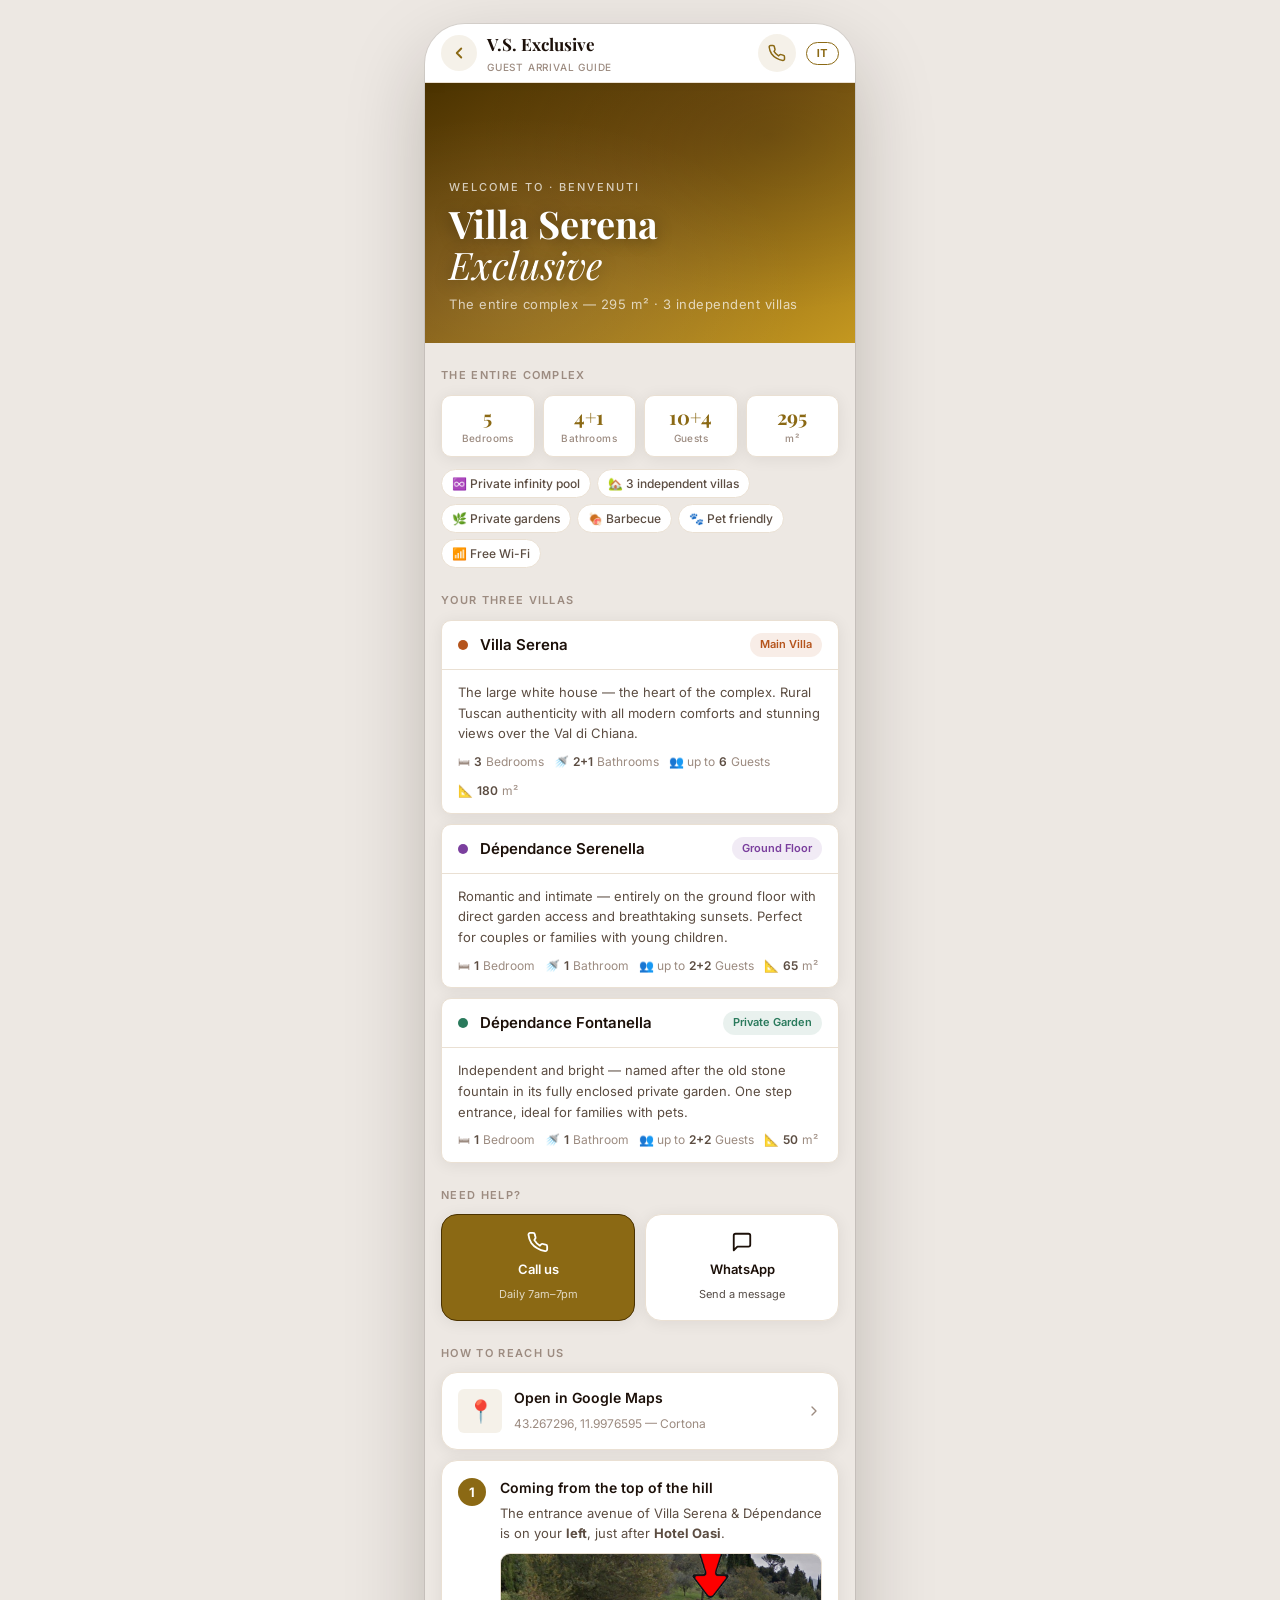
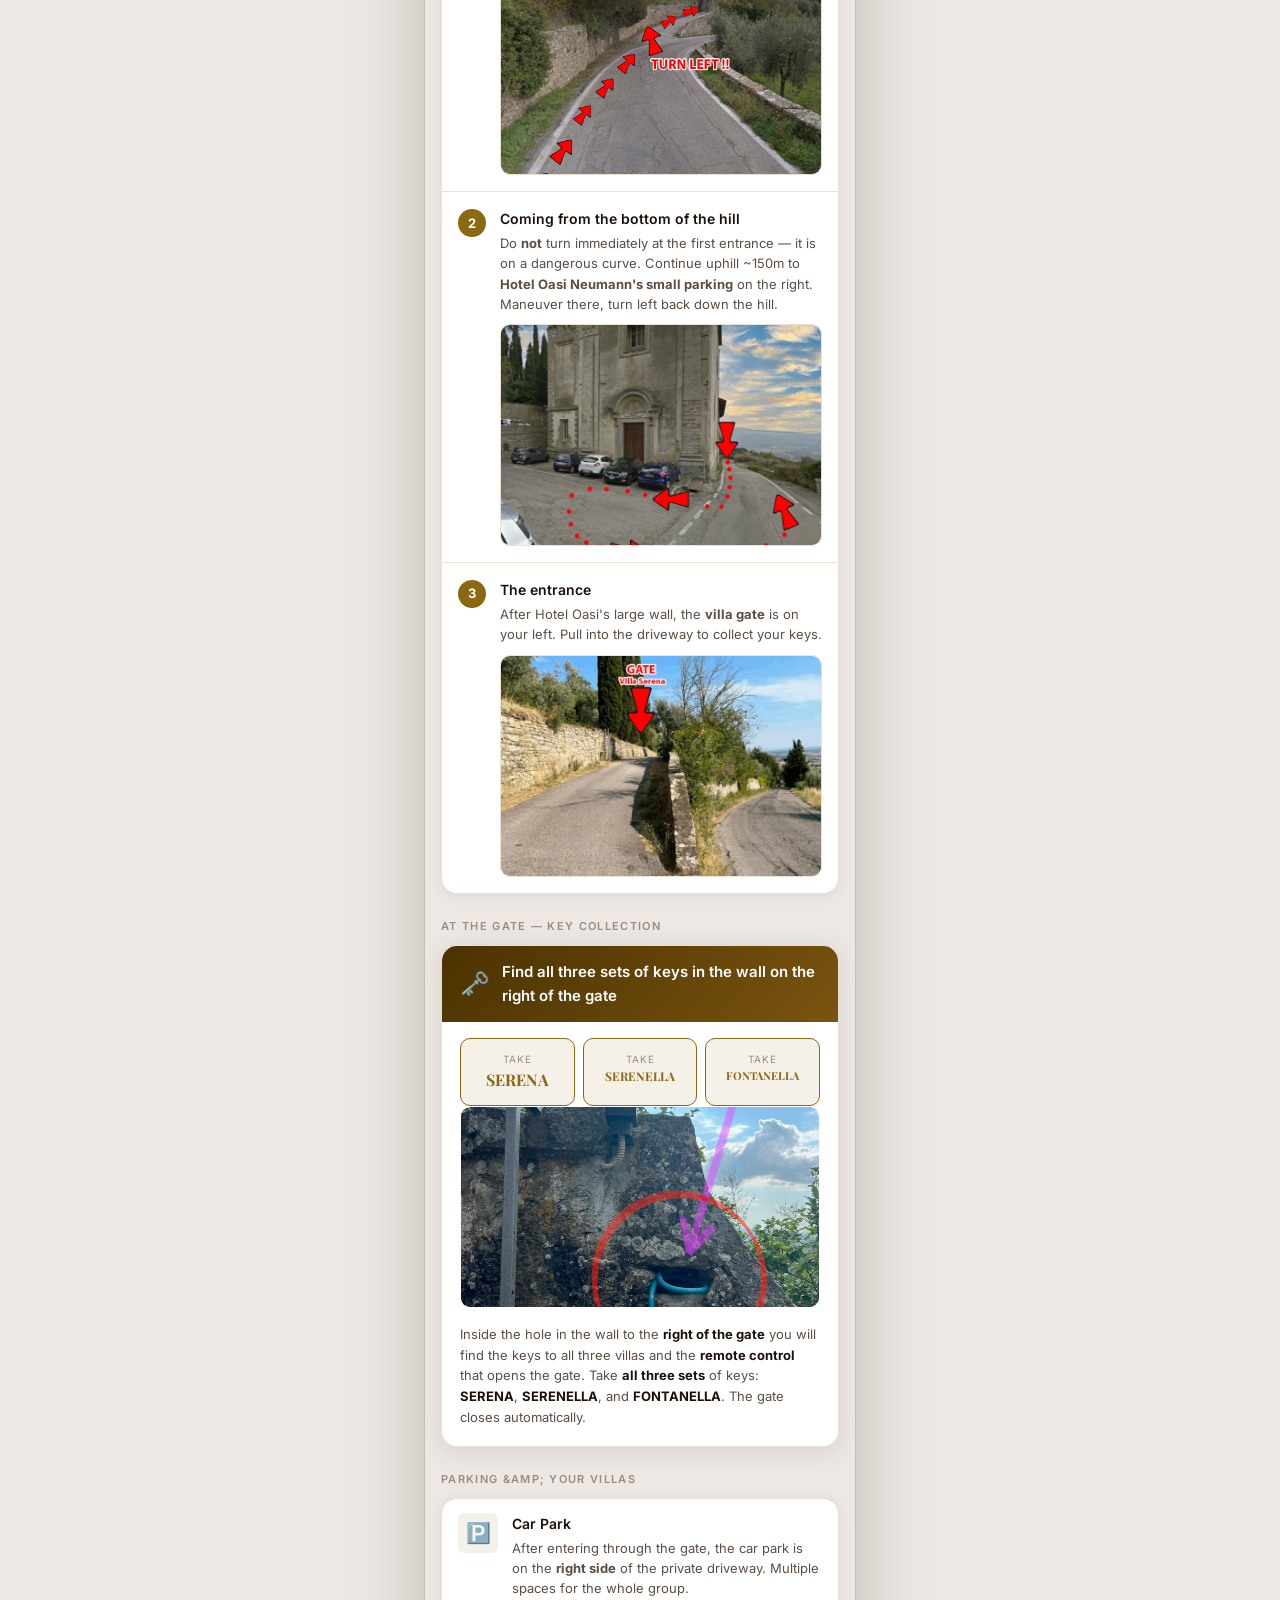
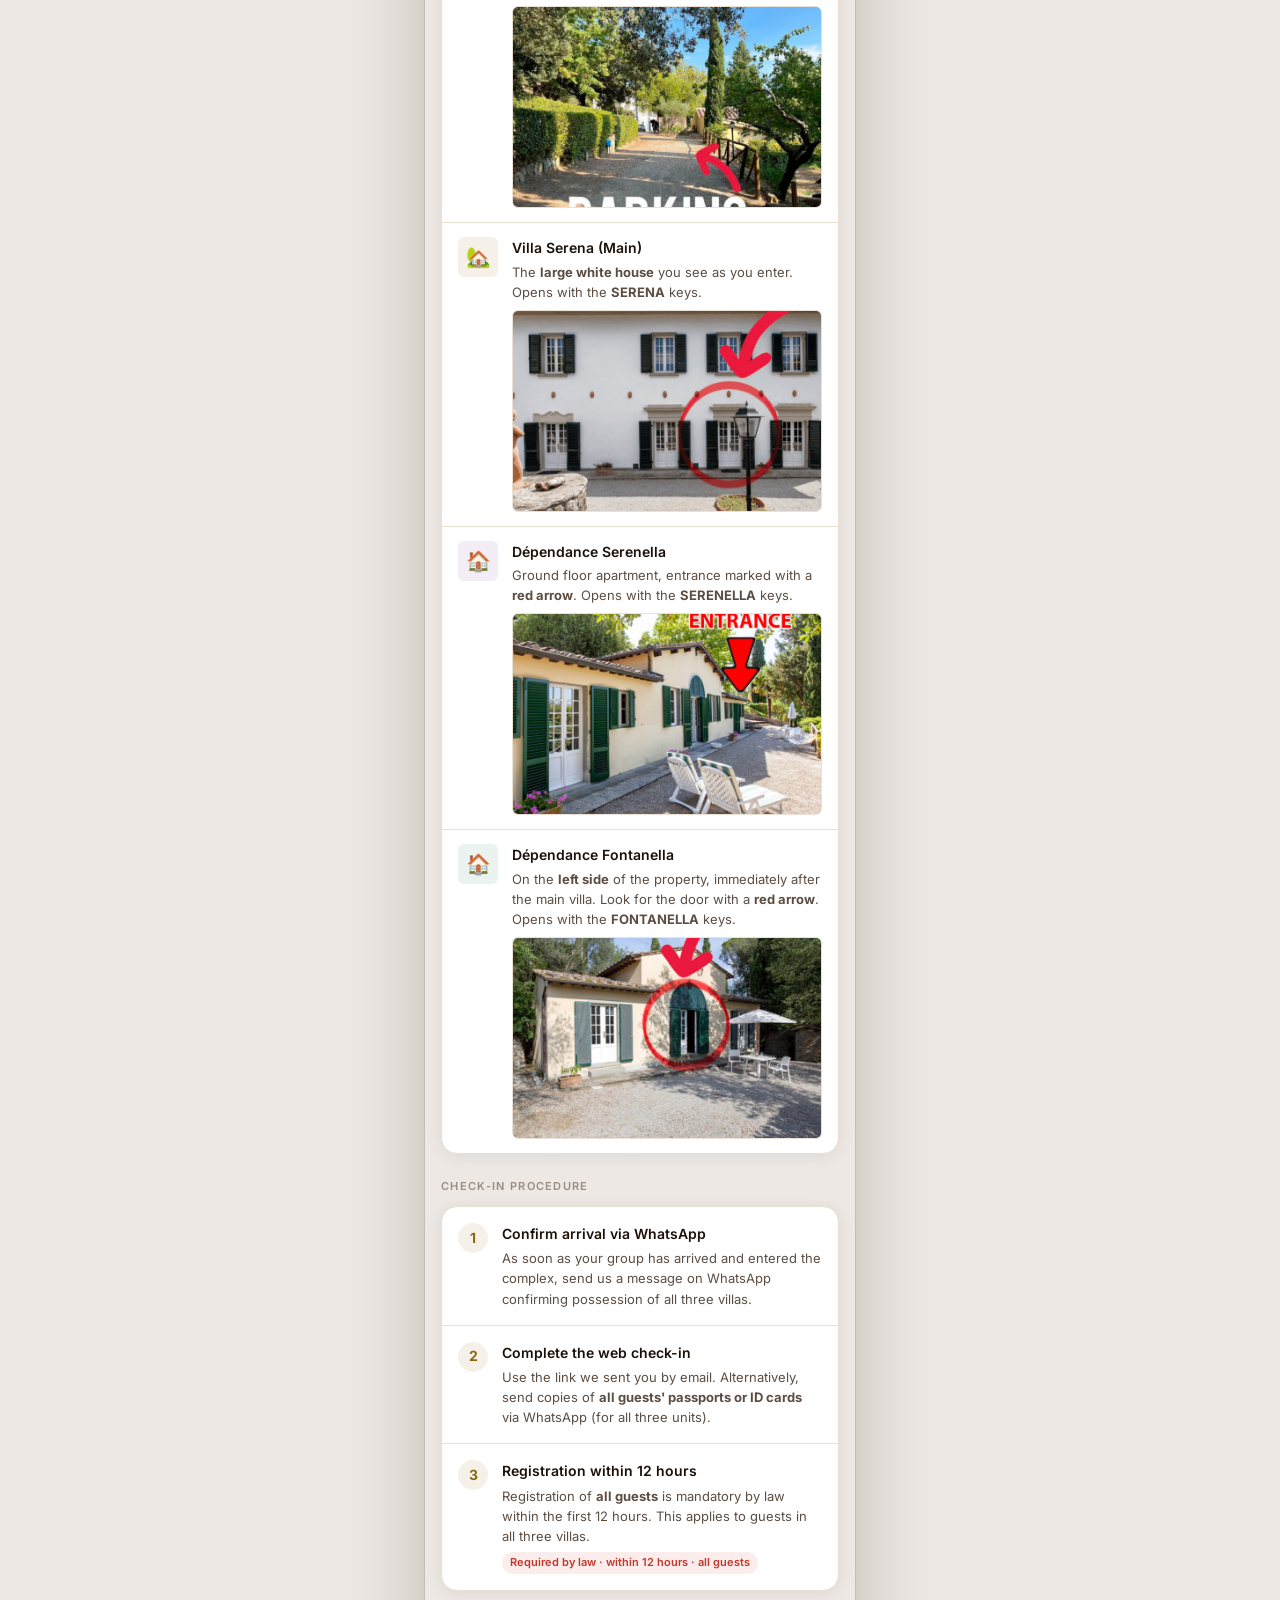
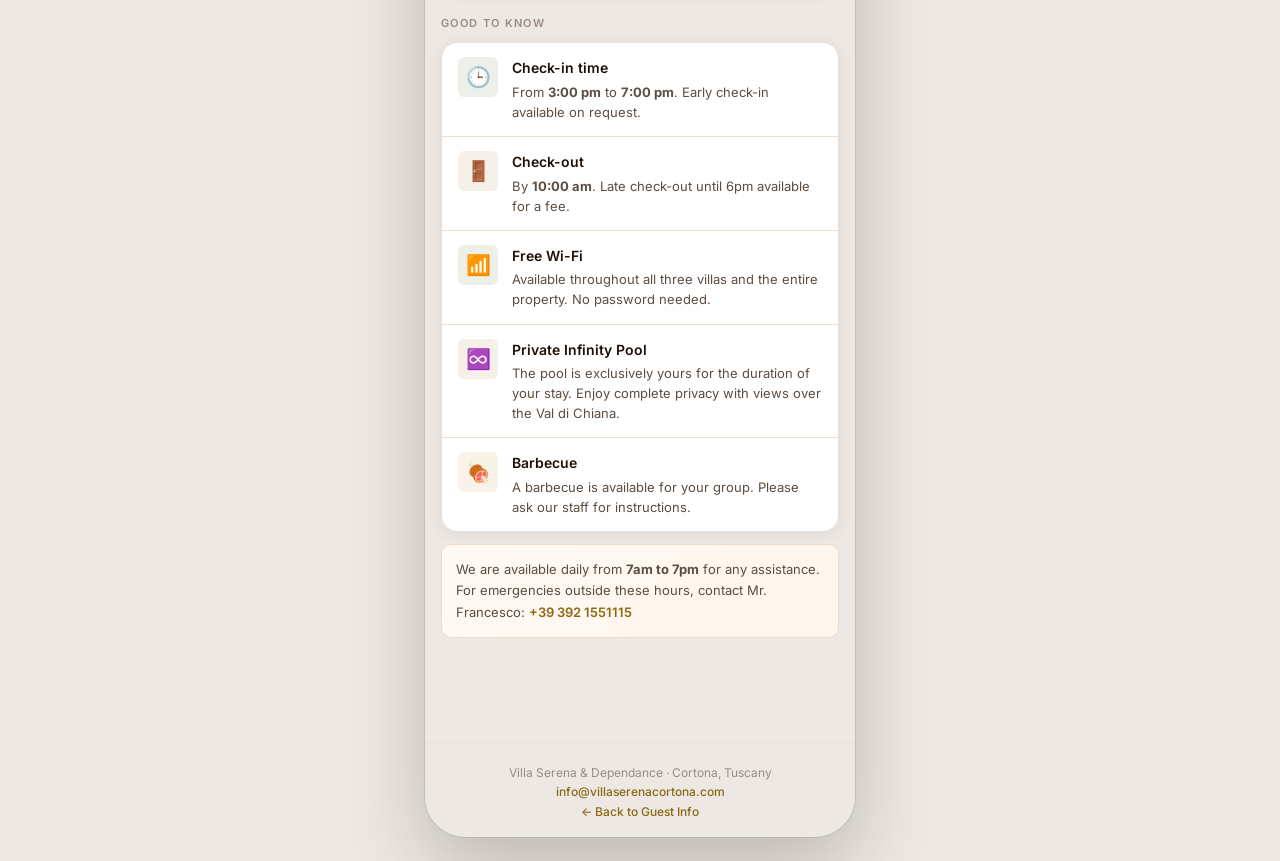
==== exclusive/index.html @ fcad8456 "Dynamic header icon per tab, improved restaurant icon, lang-btn circle style, cache-busting v=202604" ====
<!DOCTYPE html>
<html lang="en">
<head>
  <meta charset="UTF-8">
  <meta name="viewport" content="width=device-width, initial-scale=1.0, maximum-scale=1.0, user-scalable=no">
  <meta name="apple-mobile-web-app-capable" content="yes">
  <meta name="apple-mobile-web-app-status-bar-style" content="default">
  <meta name="theme-color" content="#7A5410">
  <link rel="icon" type="image/png" href="../IMMAGINI/VS-FAVICON.PNG">
  <title>Villa Serena Exclusive — Arrival Guide</title>
  <link rel="stylesheet" href="../property.css?v=20260403">
  <style>
    .unit-badge {
      display: inline-flex; align-items: center; gap: 5px;
      font-size: 11px; font-weight: 600; padding: 3px 10px;
      border-radius: 100px;
    }
    .unit-serena    { background: rgba(181,84,28,0.10);  color: #B5541C; }
    .unit-serenella { background: rgba(123,63,158,0.10); color: #7B3F9E; }
    .unit-fontanella{ background: rgba(42,122,92,0.10);  color: #2A7A5C; }
    .units-row { display: flex; flex-direction: column; gap: 10px; }
    .unit-card { background: var(--surface); border: 1px solid var(--border); border-radius: var(--r-sm); overflow: hidden; box-shadow: var(--shadow); }
    .unit-header { display: flex; align-items: center; gap: 12px; padding: 12px 16px; border-bottom: 1px solid var(--border); }
    .unit-dot { width: 10px; height: 10px; border-radius: 50%; flex-shrink: 0; }
    .unit-dot.serena     { background: #B5541C; }
    .unit-dot.serenella  { background: #7B3F9E; }
    .unit-dot.fontanella { background: #2A7A5C; }
    .unit-header strong { font-size: 15px; font-weight: 600; flex: 1; }
    .unit-body { padding: 12px 16px; font-size: 13px; color: var(--text-2); line-height: 1.6; }
    .unit-body .mini-stats { display: flex; gap: 10px; margin-top: 8px; flex-wrap: wrap; }
    .mini-stat { font-size: 12px; color: var(--text-3); display: flex; align-items: center; gap: 4px; }
    .mini-stat b { color: var(--text-2); font-weight: 600; }
  </style>
</head>
<body class="prop-exclusive">
<div id="app">

  <header id="header">
    <div class="header-inner">
      <a href="../" class="back-btn" aria-label="Back to guest info">
        <svg viewBox="0 0 24 24" fill="none" stroke="currentColor" stroke-width="2.5" stroke-linecap="round" stroke-linejoin="round"><polyline points="15 18 9 12 15 6"/></svg>
      </a>
      <div class="header-title">
        V.S. Exclusive
        <small data-i18n="guide_small">Guest Arrival Guide</small>
      </div>
      <a href="tel:+390575612531" class="header-call" aria-label="Call reception">
        <svg viewBox="0 0 24 24" fill="none" stroke="currentColor" stroke-width="2" stroke-linecap="round"><path d="M22 16.92v3a2 2 0 0 1-2.18 2 19.79 19.79 0 0 1-8.63-3.07A19.5 19.5 0 0 1 4.69 13a19.79 19.79 0 0 1-3.07-8.67A2 2 0 0 1 3.54 2h3a2 2 0 0 1 2 1.72c.127.96.361 1.903.7 2.81a2 2 0 0 1-.45 2.11L8.09 9.91a16 16 0 0 0 6 6l1.27-1.27a2 2 0 0 1 2.11-.45c.907.339 1.85.573 2.81.7A2 2 0 0 1 22 16.92z"/></svg>
      </a>
      <button class="lang-btn" id="lang-toggle" onclick="toggleLang()">IT</button>
    </div>
  </header>

  <div class="hero">
    <div class="hero-bg"></div>
    <div class="hero-content">
      <p class="hero-eyebrow" data-i18n="hero_eyebrow">Welcome to · Benvenuti</p>
      <h1 class="hero-title">Villa Serena<br><em>Exclusive</em></h1>
      <p class="hero-subtitle">The entire complex — 295 m² · 3 independent villas</p>
    </div>
  </div>

  <div class="page-content">

    <p class="section-label" data-i18n="excl_s_complex">The Entire Complex</p>
    <div class="stats-row">
      <div class="stat-card"><div class="num">5</div><div class="lbl" data-i18n="stat_bedrooms">Bedrooms</div></div>
      <div class="stat-card"><div class="num">4+1</div><div class="lbl" data-i18n="stat_bathrooms">Bathrooms</div></div>
      <div class="stat-card"><div class="num">10+4</div><div class="lbl" data-i18n="stat_guests">Guests</div></div>
      <div class="stat-card"><div class="num">295</div><div class="lbl">m²</div></div>
    </div>

    <div class="prop-tag-strip">
      <span class="prop-tag" data-i18n="tag_inf_pool">♾️ Private infinity pool</span>
      <span class="prop-tag" data-i18n="tag_3villas">🏡 3 independent villas</span>
      <span class="prop-tag" data-i18n="tag_priv_gardens">🌿 Private gardens</span>
      <span class="prop-tag" data-i18n="tag_bbq">🍖 Barbecue</span>
      <span class="prop-tag" data-i18n="tag_pet_friendly">🐾 Pet friendly</span>
      <span class="prop-tag" data-i18n="tag_wifi">📶 Free Wi-Fi</span>
    </div>

    <p class="section-label" data-i18n="excl_s_three">Your Three Villas</p>
    <div class="units-row">

      <div class="unit-card">
        <div class="unit-header">
          <div class="unit-dot serena"></div>
          <strong>Villa Serena</strong>
          <span class="unit-badge unit-serena" data-i18n="excl_badge_main">Main Villa</span>
        </div>
        <div class="unit-body">
          <span data-i18n="excl_u_serena">The large white house — the heart of the complex. Rural Tuscan authenticity with all modern comforts and stunning views over the Val di Chiana.</span>
          <div class="mini-stats">
            <span class="mini-stat">🛏 <b>3</b> <span data-i18n="stat_bedrooms">bedrooms</span></span>
            <span class="mini-stat">🚿 <b>2+1</b> <span data-i18n="stat_bathrooms">bathrooms</span></span>
            <span class="mini-stat">👥 up to <b>6</b> <span data-i18n="stat_guests">guests</span></span>
            <span class="mini-stat">📐 <b>180</b> m²</span>
          </div>
        </div>
      </div>

      <div class="unit-card">
        <div class="unit-header">
          <div class="unit-dot serenella"></div>
          <strong>Dépendance Serenella</strong>
          <span class="unit-badge unit-serenella" data-i18n="excl_badge_ground">Ground Floor</span>
        </div>
        <div class="unit-body">
          <span data-i18n="excl_u_sella">Romantic and intimate — entirely on the ground floor with direct garden access and breathtaking sunsets. Perfect for couples or families with young children.</span>
          <div class="mini-stats">
            <span class="mini-stat">🛏 <b>1</b> <span data-i18n="stat_bedroom">bedroom</span></span>
            <span class="mini-stat">🚿 <b>1</b> <span data-i18n="stat_bathroom">bathroom</span></span>
            <span class="mini-stat">👥 up to <b>2+2</b> <span data-i18n="stat_guests">guests</span></span>
            <span class="mini-stat">📐 <b>65</b> m²</span>
          </div>
        </div>
      </div>

      <div class="unit-card">
        <div class="unit-header">
          <div class="unit-dot fontanella"></div>
          <strong>Dépendance Fontanella</strong>
          <span class="unit-badge unit-fontanella" data-i18n="excl_badge_garden">Private Garden</span>
        </div>
        <div class="unit-body">
          <span data-i18n="excl_u_fona">Independent and bright — named after the old stone fountain in its fully enclosed private garden. One step entrance, ideal for families with pets.</span>
          <div class="mini-stats">
            <span class="mini-stat">🛏 <b>1</b> <span data-i18n="stat_bedroom">bedroom</span></span>
            <span class="mini-stat">🚿 <b>1</b> <span data-i18n="stat_bathroom">bathroom</span></span>
            <span class="mini-stat">👥 up to <b>2+2</b> <span data-i18n="stat_guests">guests</span></span>
            <span class="mini-stat">📐 <b>50</b> m²</span>
          </div>
        </div>
      </div>

    </div>

    <p class="section-label" data-i18n="s_need_help">Need Help?</p>
    <div class="cta-row">
      <a href="tel:+390575612531" class="cta-btn primary">
        <svg viewBox="0 0 24 24" fill="none" stroke="currentColor" stroke-width="2" stroke-linecap="round"><path d="M22 16.92v3a2 2 0 0 1-2.18 2 19.79 19.79 0 0 1-8.63-3.07A19.5 19.5 0 0 1 4.69 13a19.79 19.79 0 0 1-3.07-8.67A2 2 0 0 1 3.54 2h3a2 2 0 0 1 2 1.72c.127.96.361 1.903.7 2.81a2 2 0 0 1-.45 2.11L8.09 9.91a16 16 0 0 0 6 6l1.27-1.27a2 2 0 0 1 2.11-.45c.907.339 1.85.573 2.81.7A2 2 0 0 1 22 16.92z"/></svg>
        <span data-i18n="call_us">Call us</span>
        <small data-i18n="call_us_small">Daily 7am–7pm</small>
      </a>
      <a href="https://wa.me/390575612531" target="_blank" class="cta-btn">
        <svg viewBox="0 0 24 24" fill="none" stroke="currentColor" stroke-width="2" stroke-linecap="round" stroke-linejoin="round"><path d="M21 15a2 2 0 0 1-2 2H7l-4 4V5a2 2 0 0 1 2-2h14a2 2 0 0 1 2 2z"/></svg>
        <span data-i18n="whatsapp">WhatsApp</span>
        <small data-i18n="whatsapp_small">Send a message</small>
      </a>
    </div>

    <p class="section-label" data-i18n="s_how_to_reach">How to Reach Us</p>

    <a href="https://maps.google.com/?q=43.267296,11.9976595" target="_blank" rel="noopener" class="map-btn">
      <div class="map-icon">📍</div>
      <div class="map-text">
        <strong data-i18n="map_strong">Open in Google Maps</strong>
        <span>43.267296, 11.9976595 — Cortona</span>
      </div>
      <svg class="arrow" viewBox="0 0 24 24" fill="none" stroke="currentColor" stroke-width="2" stroke-linecap="round" stroke-linejoin="round"><polyline points="9 18 15 12 9 6"/></svg>
    </a>

    <div class="steps" style="margin-top:10px;">
      <div class="step">
        <div class="step-num">1</div>
        <div class="step-body">
          <strong data-i18n="step1_title">Coming from the top of the hill</strong>
          <p data-i18n-html="step1_p">The entrance avenue of Villa Serena &amp; Dépendance is on your <b>left</b>, just after <b>Hotel Oasi</b>.</p>
          <div class="step-img"><img src="../IMMAGINI/step1-gira-sinistra.jpg" alt="Turn left to find the gate" loading="lazy"></div>
        </div>
      </div>
      <div class="step">
        <div class="step-num">2</div>
        <div class="step-body">
          <strong data-i18n="step2_title">Coming from the bottom of the hill</strong>
          <p data-i18n-html="step2_p">Do <b>not</b> turn immediately at the first entrance — it is on a dangerous curve. Continue uphill ~150m to <b>Hotel Oasi Neumann's small parking</b> on the right. Maneuver there, turn left back down the hill.</p>
          <div class="step-img"><img src="../IMMAGINI/step2-oasi-parking.png" alt="Hotel Oasi parking to maneuver" loading="lazy"></div>
        </div>
      </div>
      <div class="step">
        <div class="step-num">3</div>
        <div class="step-body">
          <strong data-i18n="step3_title">The entrance</strong>
          <p data-i18n-html="step3_p">After Hotel Oasi's large wall, the <b>villa gate</b> is on your left. Pull into the driveway to collect your keys.</p>
          <div class="step-img"><img src="../IMMAGINI/step3-cancello.png" alt="Villa Serena entrance gate" loading="lazy"></div>
        </div>
      </div>
    </div>

    <p class="section-label" data-i18n="s_key_collection">At the Gate — Key Collection</p>
    <div class="key-box">
      <div class="key-box-header">
        <span class="icon">🗝️</span>
        <strong data-i18n="key_find_excl">Find all three sets of keys in the wall on the right of the gate</strong>
      </div>
      <div class="key-tag-row" style="margin: 16px 18px 0;">
        <div class="key-tag">
          <div class="k-label" data-i18n="key_take">Take</div>
          <div class="k-value" style="font-size:16px;">SERENA</div>
        </div>
        <div class="key-tag">
          <div class="k-label" data-i18n="key_take">Take</div>
          <div class="k-value" style="font-size:12px;">SERENELLA</div>
        </div>
        <div class="key-tag">
          <div class="k-label" data-i18n="key_take">Take</div>
          <div class="k-value" style="font-size:11px;">FONTANELLA</div>
        </div>
      </div>
      <div class="key-img"><img src="../IMMAGINI/step4-chiavi.jpg" alt="Where to find the keys" loading="lazy"></div>
      <div class="key-box-note" style="margin-top:14px;" data-i18n-html="key_note_excl">Inside the hole in the wall to the <b>right of the gate</b> you will find the keys to all three villas and the <b>remote control</b> that opens the gate. Take <b>all three sets</b> of keys: <b>SERENA</b>, <b>SERENELLA</b>, and <b>FONTANELLA</b>. The gate closes automatically.</div>
    </div>

    <p class="section-label" data-i18n="excl_s_parking">Parking &amp; Your Villas</p>
    <div class="info-card">
      <div class="info-item">
        <div class="info-icon">🅿️</div>
        <div class="info-text">
          <strong data-i18n="car_park">Car Park</strong>
          <p data-i18n-html="car_park_p_excl">After entering through the gate, the car park is on the <b>right side</b> of the private driveway. Multiple spaces for the whole group.</p>
          <div class="info-img"><img src="../IMMAGINI/PACHEGGIO.jpg" alt="Car park" loading="lazy"></div>
        </div>
      </div>
      <div class="info-item">
        <div class="info-icon prop">🏡</div>
        <div class="info-text">
          <strong data-i18n="excl_serena_title">Villa Serena (Main)</strong>
          <p data-i18n-html="excl_serena_p">The <b>large white house</b> you see as you enter. Opens with the <b>SERENA</b> keys.</p>
          <div class="info-img"><img src="../IMMAGINI/SERENA-ENTRATA.png" alt="Villa Serena entrance" loading="lazy"></div>
        </div>
      </div>
      <div class="info-item">
        <div class="info-icon prop" style="background:rgba(123,63,158,0.09);">🏠</div>
        <div class="info-text">
          <strong data-i18n="excl_sella_title">Dépendance Serenella</strong>
          <p data-i18n-html="excl_sella_p">Ground floor apartment, entrance marked with a <b>red arrow</b>. Opens with the <b>SERENELLA</b> keys.</p>
          <div class="info-img"><img src="../IMMAGINI/SERENELLA-ENTRATA.jpg" alt="Dépendance Serenella entrance" loading="lazy"></div>
        </div>
      </div>
      <div class="info-item">
        <div class="info-icon prop" style="background:rgba(42,122,92,0.09);">🏠</div>
        <div class="info-text">
          <strong data-i18n="excl_fona_title">Dépendance Fontanella</strong>
          <p data-i18n-html="excl_fona_p">On the <b>left side</b> of the property, immediately after the main villa. Look for the door with a <b>red arrow</b>. Opens with the <b>FONTANELLA</b> keys.</p>
          <div class="info-img"><img src="../IMMAGINI/FONTANELLA-ENTRATA.jpg" alt="Dépendance Fontanella entrance" loading="lazy"></div>
        </div>
      </div>
    </div>

    <p class="section-label" data-i18n="s_checkin_proc">Check-in Procedure</p>
    <div class="checkin-steps">
      <div class="checkin-step">
        <div class="checkin-num">1</div>
        <div class="checkin-body">
          <strong data-i18n="ci1_title">Confirm arrival via WhatsApp</strong>
          <p data-i18n="ci1_p_excl">As soon as your group has arrived and entered the complex, send us a message on WhatsApp confirming possession of all three villas.</p>
        </div>
      </div>
      <div class="checkin-step">
        <div class="checkin-num">2</div>
        <div class="checkin-body">
          <strong data-i18n="ci2_title">Complete the web check-in</strong>
          <p data-i18n-html="ci2_p_excl">Use the link we sent you by email. Alternatively, send copies of <b>all guests' passports or ID cards</b> via WhatsApp (for all three units).</p>
        </div>
      </div>
      <div class="checkin-step">
        <div class="checkin-num">3</div>
        <div class="checkin-body">
          <strong data-i18n="ci3_title">Registration within 12 hours</strong>
          <p data-i18n-html="ci3_p_excl">Registration of <b>all guests</b> is mandatory by law within the first 12 hours. This applies to guests in all three villas.</p>
          <span class="badge badge-red" style="margin-top:6px;" data-i18n="ci3_badge_excl">Required by law · within 12 hours · all guests</span>
        </div>
      </div>
    </div>

    <p class="section-label" data-i18n="s_good_to_know">Good to Know</p>
    <div class="info-card">
      <div class="info-item">
        <div class="info-icon green">🕒</div>
        <div class="info-text">
          <strong data-i18n="gk_ci_title">Check-in time</strong>
          <p data-i18n-html="gk_ci_p">From <b>3:00 pm</b> to <b>7:00 pm</b>. Early check-in available on request.</p>
        </div>
      </div>
      <div class="info-item">
        <div class="info-icon">🚪</div>
        <div class="info-text">
          <strong data-i18n="gk_co_title">Check-out</strong>
          <p data-i18n-html="gk_co_p">By <b>10:00 am</b>. Late check-out until 6pm available for a fee.</p>
        </div>
      </div>
      <div class="info-item">
        <div class="info-icon green">📶</div>
        <div class="info-text">
          <strong data-i18n="gk_wifi_title">Free Wi-Fi</strong>
          <p data-i18n-html="gk_wifi_p_excl">Available throughout all three villas and the entire property. No password needed.</p>
        </div>
      </div>
      <div class="info-item">
        <div class="info-icon prop">♾️</div>
        <div class="info-text">
          <strong data-i18n="gk_pool_excl_title">Private Infinity Pool</strong>
          <p data-i18n="gk_pool_excl_p">The pool is exclusively yours for the duration of your stay. Enjoy complete privacy with views over the Val di Chiana.</p>
        </div>
      </div>
      <div class="info-item">
        <div class="info-icon gold">🍖</div>
        <div class="info-text">
          <strong data-i18n="gk_bbq_title">Barbecue</strong>
          <p data-i18n="gk_bbq_p">A barbecue is available for your group. Please ask our staff for instructions.</p>
        </div>
      </div>
    </div>

    <div class="highlight-box" data-i18n-html="highlight_emerg">
      We are available daily from <b>7am to 7pm</b> for any assistance. For emergencies outside these hours, contact Mr. Francesco: <a href="tel:+393921551115" style="color:var(--prop-accent);font-weight:600;">+39 392 1551115</a>
    </div>

  </div>

  <footer class="page-footer">
    Villa Serena &amp; Dependance · Cortona, Tuscany<br>
    <a href="mailto:info@villaserenacortona.com">info@villaserenacortona.com</a><br>
    <a href="../" data-i18n="footer_back">← Back to Guest Info</a>
  </footer>

</div>
<script src="../i18n.js?v=20260403"></script>
</body>
</html>
---- property.css ----
/* ============================================================
   Villa Serena Cortona — property.css
   Shared styles for individual property landing pages
   (serena / serenella / fontanella / exclusive)
   ============================================================ */

@import url('https://fonts.googleapis.com/css2?family=Playfair+Display:ital,wght@0,500;0,700;1,400&family=Inter:wght@300;400;500;600&display=swap');

/* ── Variables ───────────────────────────────────────────── */
:root {
  --bg:          #FDFAF6;
  --surface:     #FFFFFF;
  --surface-2:   #F5F0E8;
  --border:      #EAE0D3;

  /* Override per-property via body class */
  --prop-a:      #6B2F0C;
  --prop-b:      #A8521A;
  --prop-c:      #C9793A;
  --prop-accent: #B5541C;
  --prop-lt:     rgba(181,84,28,0.08);

  --text:        #1C1009;
  --text-2:      #5C4D42;
  --text-3:      #9C8B80;

  --green:       #4A6F2E;
  --green-lt:    rgba(74,111,46,0.10);
  --red:         #C0392B;
  --red-lt:      rgba(192,57,43,0.09);
  --gold:        #C9973A;
  --gold-lt:     rgba(201,151,58,0.12);

  --safe-top:    env(safe-area-inset-top, 0px);
  --safe-bottom: env(safe-area-inset-bottom, 0px);
  --r:           16px;
  --r-sm:        10px;
  --r-xs:        6px;
  --shadow:      0 2px 16px rgba(28,16,9,0.07);
  --shadow-md:   0 4px 28px rgba(28,16,9,0.11);
}

/* ── Per-property color themes ───────────────────────────── */
body.prop-serena {
  --prop-a:      #6B2F0C;
  --prop-b:      #A8521A;
  --prop-c:      #C9793A;
  --prop-accent: #B5541C;
  --prop-lt:     rgba(181,84,28,0.09);
}
body.prop-serenella {
  --prop-a:      #4A2060;
  --prop-b:      #7B3F9E;
  --prop-c:      #A868C4;
  --prop-accent: #7B3F9E;
  --prop-lt:     rgba(123,63,158,0.09);
}
body.prop-fontanella {
  --prop-a:      #1A4D3A;
  --prop-b:      #2A7A5C;
  --prop-c:      #3DA07A;
  --prop-accent: #2A7A5C;
  --prop-lt:     rgba(42,122,92,0.09);
}
body.prop-exclusive {
  --prop-a:      #4A3200;
  --prop-b:      #7A5410;
  --prop-c:      #C49820;
  --prop-accent: #8B6914;
  --prop-lt:     rgba(139,105,20,0.09);
}

/* ── Reset ───────────────────────────────────────────────── */
*, *::before, *::after {
  box-sizing: border-box;
  margin: 0; padding: 0;
  -webkit-tap-highlight-color: transparent;
}
html { font-size: 16px; -webkit-text-size-adjust: 100%; }
body {
  font-family: 'Inter', -apple-system, sans-serif;
  background: var(--bg);
  color: var(--text);
  line-height: 1.6;
  -webkit-font-smoothing: antialiased;
  overscroll-behavior-y: none;
}
a { color: inherit; text-decoration: none; }
img { max-width: 100%; display: block; }

/* ── App Shell ───────────────────────────────────────────── */
#app {
  max-width: 430px;
  margin: 0 auto;
  min-height: 100dvh;
  display: flex;
  flex-direction: column;
}

/* ── Header ──────────────────────────────────────────────── */
#header {
  position: sticky;
  top: 0;
  z-index: 100;
  background: var(--surface);
  border-bottom: 1px solid var(--border);
  padding-top: var(--safe-top);
  box-shadow: 0 1px 12px rgba(28,16,9,0.06);
}
.header-inner {
  height: 58px;
  display: flex;
  align-items: center;
  padding: 0 16px;
  gap: 10px;
}
.back-btn {
  display: flex;
  align-items: center;
  justify-content: center;
  width: 36px;
  height: 36px;
  border-radius: 50%;
  color: var(--prop-accent);
  background: var(--prop-lt);
  flex-shrink: 0;
  transition: background 0.2s;
}
.back-btn:active { background: var(--prop-accent); color: #fff; }
.back-btn svg { width: 18px; height: 18px; }

.header-title {
  flex: 1;
  font-family: 'Playfair Display', Georgia, serif;
  font-size: 17px;
  font-weight: 700;
  color: var(--text);
}
.header-title small {
  display: block;
  font-family: 'Inter', sans-serif;
  font-size: 10px;
  font-weight: 500;
  color: var(--text-3);
  letter-spacing: 0.08em;
  text-transform: uppercase;
}

.header-call {
  display: flex;
  align-items: center;
  justify-content: center;
  width: 38px;
  height: 38px;
  border-radius: 50%;
  background: var(--prop-lt);
  color: var(--prop-accent);
  flex-shrink: 0;
  transition: all 0.2s;
}
.header-call:active { background: var(--prop-accent); color: #fff; }
.header-call svg { width: 18px; height: 18px; }

/* Language toggle */
.lang-btn {
  font-size: 11px;
  font-weight: 700;
  letter-spacing: 0.07em;
  padding: 5px 10px;
  border-radius: 100px;
  border: 1.5px solid var(--prop-accent);
  color: var(--prop-accent);
  background: transparent;
  flex-shrink: 0;
  transition: background 0.18s, color 0.18s;
  line-height: 1;
  cursor: pointer;
}
.lang-btn:active { background: var(--prop-accent); color: #fff; }

/* ── Hero ────────────────────────────────────────────────── */
.hero {
  position: relative;
  height: 260px;
  overflow: hidden;
  flex-shrink: 0;
}
.hero-bg {
  position: absolute;
  inset: 0;
  background: linear-gradient(150deg, var(--prop-a) 0%, var(--prop-b) 40%, var(--prop-c) 100%);
}
.hero-bg::after {
  content: '';
  position: absolute;
  inset: 0;
  background:
    radial-gradient(ellipse at 20% 80%, rgba(255,255,255,0.08) 0%, transparent 60%),
    radial-gradient(ellipse at 80% 20%, rgba(0,0,0,0.18) 0%, transparent 60%);
}
.hero-content {
  position: relative;
  z-index: 1;
  display: flex;
  flex-direction: column;
  justify-content: flex-end;
  height: 100%;
  padding: 0 24px 28px;
}
.hero-eyebrow {
  font-size: 11px;
  font-weight: 500;
  letter-spacing: 0.18em;
  text-transform: uppercase;
  color: rgba(255,255,255,0.72);
  margin-bottom: 6px;
}
.hero-title {
  font-family: 'Playfair Display', Georgia, serif;
  font-size: 38px;
  font-weight: 700;
  line-height: 1.1;
  color: #fff;
  text-shadow: 0 2px 16px rgba(0,0,0,0.35);
}
.hero-title em { font-weight: 400; font-style: italic; }
.hero-subtitle {
  margin-top: 8px;
  font-size: 13px;
  color: rgba(255,255,255,0.7);
  letter-spacing: 0.04em;
}

/* ── Page Content ────────────────────────────────────────── */
.page-content {
  flex: 1;
  padding: 0 16px;
  padding-bottom: calc(var(--safe-bottom) + 80px);
}

/* ── Section Label ───────────────────────────────────────── */
.section-label {
  font-size: 11px;
  font-weight: 600;
  letter-spacing: 0.12em;
  text-transform: uppercase;
  color: var(--text-3);
  margin: 24px 0 10px;
}

/* ── Property Stats ──────────────────────────────────────── */
.stats-row {
  display: grid;
  grid-template-columns: repeat(4, 1fr);
  gap: 8px;
  margin-top: 4px;
}
.stat-card {
  background: var(--surface);
  border: 1px solid var(--border);
  border-radius: var(--r-sm);
  padding: 10px 8px;
  text-align: center;
  box-shadow: var(--shadow);
}
.stat-card .num {
  font-family: 'Playfair Display', serif;
  font-size: 20px;
  font-weight: 700;
  color: var(--prop-accent);
  line-height: 1.1;
}
.stat-card .lbl {
  font-size: 10px;
  color: var(--text-3);
  font-weight: 500;
  letter-spacing: 0.04em;
  margin-top: 2px;
}

/* ── Steps (directions) ──────────────────────────────────── */
.steps {
  display: flex;
  flex-direction: column;
  gap: 0;
  background: var(--surface);
  border: 1px solid var(--border);
  border-radius: var(--r);
  overflow: hidden;
  box-shadow: var(--shadow);
}
.step {
  display: flex;
  gap: 14px;
  padding: 16px 16px;
  border-bottom: 1px solid var(--border);
  position: relative;
}
.step:last-child { border-bottom: none; }

.step-num {
  width: 28px;
  height: 28px;
  border-radius: 50%;
  background: var(--prop-accent);
  color: #fff;
  display: flex;
  align-items: center;
  justify-content: center;
  font-size: 13px;
  font-weight: 700;
  flex-shrink: 0;
  margin-top: 1px;
}
.step-body { flex: 1; }
.step-body strong {
  display: block;
  font-size: 14px;
  font-weight: 600;
  color: var(--text);
  margin-bottom: 3px;
}
.step-body p {
  font-size: 13px;
  color: var(--text-2);
  line-height: 1.55;
}

/* ── Key Box ──────────────────────────────────────────────── */
.key-box {
  background: var(--surface);
  border: 1.5px solid var(--border);
  border-radius: var(--r);
  overflow: hidden;
  box-shadow: var(--shadow-md);
}
.key-box-header {
  background: linear-gradient(135deg, var(--prop-a), var(--prop-b));
  padding: 14px 18px;
  display: flex;
  align-items: center;
  gap: 12px;
}
.key-box-header .icon { font-size: 24px; }
.key-box-header strong {
  font-size: 15px;
  font-weight: 600;
  color: #fff;
}
.key-name-badge {
  margin: 18px;
  text-align: center;
  background: var(--prop-lt);
  border: 2px solid var(--prop-accent);
  border-radius: var(--r-sm);
  padding: 14px;
}
.key-name-badge .key-label {
  font-size: 11px;
  letter-spacing: 0.12em;
  text-transform: uppercase;
  color: var(--text-3);
  margin-bottom: 6px;
}
.key-name-badge .key-value {
  font-family: 'Playfair Display', serif;
  font-size: 32px;
  font-weight: 700;
  color: var(--prop-accent);
  letter-spacing: 0.05em;
}
.key-box-note {
  padding: 0 18px 18px;
  font-size: 13px;
  color: var(--text-2);
  line-height: 1.6;
}
.key-box-note b { color: var(--text); }

/* ── Info Card (generic) ─────────────────────────────────── */
.info-card {
  background: var(--surface);
  border: 1px solid var(--border);
  border-radius: var(--r);
  overflow: hidden;
  box-shadow: var(--shadow);
}
.info-item {
  display: flex;
  align-items: flex-start;
  gap: 14px;
  padding: 14px 16px;
  border-bottom: 1px solid var(--border);
}
.info-item:last-child { border-bottom: none; }
.info-icon {
  font-size: 20px;
  width: 40px; height: 40px;
  border-radius: var(--r-xs);
  display: flex; align-items: center; justify-content: center;
  flex-shrink: 0;
  background: var(--surface-2);
}
.info-icon.prop { background: var(--prop-lt); }
.info-icon.green { background: var(--green-lt); }
.info-icon.red { background: var(--red-lt); }
.info-icon.gold { background: var(--gold-lt); }
.info-text { flex: 1; }
.info-text strong { display: block; font-size: 14px; font-weight: 600; color: var(--text); margin-bottom: 2px; }
.info-text p, .info-text span { font-size: 13px; color: var(--text-2); line-height: 1.55; }
.badge {
  display: inline-block; padding: 2px 8px;
  border-radius: 20px; font-size: 11px; font-weight: 600; margin-top: 4px;
}
.badge-green { background: var(--green-lt); color: var(--green); }
.badge-red   { background: var(--red-lt); color: var(--red); }
.badge-gold  { background: var(--gold-lt); color: #7A5B1A; }
.badge-prop  { background: var(--prop-lt); color: var(--prop-accent); }

/* ── Check-in Steps ─────────────────────────────────────── */
.checkin-steps {
  background: var(--surface);
  border: 1px solid var(--border);
  border-radius: var(--r);
  overflow: hidden;
  box-shadow: var(--shadow);
}
.checkin-step {
  display: flex;
  gap: 14px;
  padding: 16px;
  border-bottom: 1px solid var(--border);
  align-items: flex-start;
}
.checkin-step:last-child { border-bottom: none; }
.checkin-num {
  width: 30px; height: 30px;
  border-radius: 50%;
  background: var(--prop-lt);
  color: var(--prop-accent);
  font-size: 14px; font-weight: 700;
  display: flex; align-items: center; justify-content: center;
  flex-shrink: 0;
}
.checkin-body strong { display: block; font-size: 14px; font-weight: 600; margin-bottom: 3px; }
.checkin-body p { font-size: 13px; color: var(--text-2); line-height: 1.55; }

/* ── CTA Buttons ─────────────────────────────────────────── */
.cta-row {
  display: grid;
  grid-template-columns: 1fr 1fr;
  gap: 10px;
  margin-top: 8px;
}
.cta-btn {
  display: flex;
  flex-direction: column;
  align-items: center;
  justify-content: center;
  gap: 6px;
  padding: 16px 12px;
  border-radius: var(--r);
  border: 1.5px solid var(--border);
  text-align: center;
  font-size: 13px;
  font-weight: 600;
  color: var(--text);
  background: var(--surface);
  box-shadow: var(--shadow);
  transition: all 0.2s;
  cursor: pointer;
}
.cta-btn:active { transform: scale(0.97); box-shadow: none; }
.cta-btn.primary {
  background: var(--prop-accent);
  border-color: var(--prop-a);
  color: #fff;
}
.cta-btn svg { width: 22px; height: 22px; }
.cta-btn small { font-size: 11px; opacity: 0.75; font-weight: 400; }

/* ── Map Button ──────────────────────────────────────────── */
.map-btn {
  display: flex;
  align-items: center;
  gap: 12px;
  padding: 14px 16px;
  background: var(--surface);
  border: 1px solid var(--border);
  border-radius: var(--r);
  box-shadow: var(--shadow);
  cursor: pointer;
  text-decoration: none;
  color: var(--text);
  transition: all 0.2s;
  margin-top: 10px;
}
.map-btn:active { background: var(--surface-2); }
.map-icon {
  width: 44px; height: 44px;
  border-radius: var(--r-xs);
  background: var(--prop-lt);
  display: flex; align-items: center; justify-content: center;
  font-size: 22px;
  flex-shrink: 0;
}
.map-text { flex: 1; }
.map-text strong { display: block; font-size: 14px; font-weight: 600; }
.map-text span { font-size: 12px; color: var(--text-3); }
.map-btn svg.arrow { width: 16px; height: 16px; color: var(--text-3); }

/* ── Highlight Box ───────────────────────────────────────── */
.highlight-box {
  background: linear-gradient(135deg, #FFF9F4, #FFF5EC);
  border: 1.5px solid #F0DBC8;
  border-radius: var(--r-sm);
  padding: 14px;
  margin-top: 12px;
  font-size: 13px;
  color: var(--text-2);
  line-height: 1.65;
}

/* ── Property tag strip ──────────────────────────────────── */
.prop-tag-strip {
  display: flex;
  gap: 6px;
  flex-wrap: wrap;
  margin-top: 12px;
}
.prop-tag {
  display: inline-flex;
  align-items: center;
  gap: 5px;
  font-size: 12px;
  font-weight: 500;
  color: var(--text-2);
  background: var(--surface);
  border: 1px solid var(--border);
  border-radius: 100px;
  padding: 4px 10px;
}

/* ── Exclusive: sub-property cards ──────────────────────── */
.sub-property-card {
  background: var(--surface);
  border: 1px solid var(--border);
  border-radius: var(--r);
  overflow: hidden;
  box-shadow: var(--shadow);
}
.sub-property-header {
  padding: 14px 16px;
  border-bottom: 1px solid var(--border);
  display: flex;
  align-items: center;
  gap: 12px;
}
.sub-prop-icon {
  width: 36px; height: 36px;
  border-radius: var(--r-xs);
  display: flex; align-items: center; justify-content: center;
  font-size: 18px;
  flex-shrink: 0;
}
.sub-property-header strong {
  font-size: 15px;
  font-weight: 600;
  flex: 1;
}
.sub-property-header .mini-badge {
  font-size: 11px;
  font-weight: 600;
  padding: 3px 8px;
  border-radius: 100px;
}
.sub-property-body {
  padding: 12px 16px;
  font-size: 13px;
  color: var(--text-2);
  line-height: 1.6;
}
.key-tag-row {
  display: flex;
  gap: 8px;
  margin-top: 16px;
}
.key-tag {
  flex: 1;
  background: var(--prop-lt);
  border: 1.5px solid var(--prop-accent);
  border-radius: var(--r-sm);
  padding: 12px;
  text-align: center;
}
.key-tag .k-label { font-size: 10px; color: var(--text-3); letter-spacing: 0.1em; text-transform: uppercase; }
.key-tag .k-value { font-family: 'Playfair Display', serif; font-size: 18px; font-weight: 700; color: var(--prop-accent); }

/* ── Step Images ─────────────────────────────────────────── */
.step-img {
  margin-top: 10px;
  width: 100%;
  border-radius: var(--r-sm);
  overflow: hidden;
  border: 1px solid var(--border);
}
.step-img img {
  width: 100%;
  height: auto;
  display: block;
  max-height: 220px;
  object-fit: cover;
  object-position: center;
}

.info-img {
  margin-top: 8px;
  width: 100%;
  border-radius: var(--r-xs);
  overflow: hidden;
  border: 1px solid var(--border);
}
.info-img img {
  width: 100%;
  height: auto;
  display: block;
  max-height: 200px;
  object-fit: cover;
  object-position: center;
}

.key-img {
  margin: 0 18px 16px;
  border-radius: var(--r-sm);
  overflow: hidden;
  border: 1px solid rgba(255,255,255,0.2);
}
.key-img img {
  width: 100%;
  height: auto;
  display: block;
  max-height: 200px;
  object-fit: cover;
}

/* ── Footer ──────────────────────────────────────────────── */
.page-footer {
  padding: 20px 16px calc(var(--safe-bottom) + 16px);
  text-align: center;
  font-size: 12px;
  color: var(--text-3);
  border-top: 1px solid var(--border);
  margin-top: 24px;
}
.page-footer a { color: var(--prop-accent); font-weight: 500; }

/* ── Desktop guard ────────────────────────────────────────── */
@media (min-width: 431px) {
  body { background: #EDE8E3; display: flex; align-items: flex-start; justify-content: center; min-height: 100dvh; padding: 24px 0; }
  #app { border-radius: 40px; box-shadow: 0 32px 80px rgba(28,16,9,0.22), 0 0 0 1px rgba(0,0,0,0.08); overflow: hidden; }
}
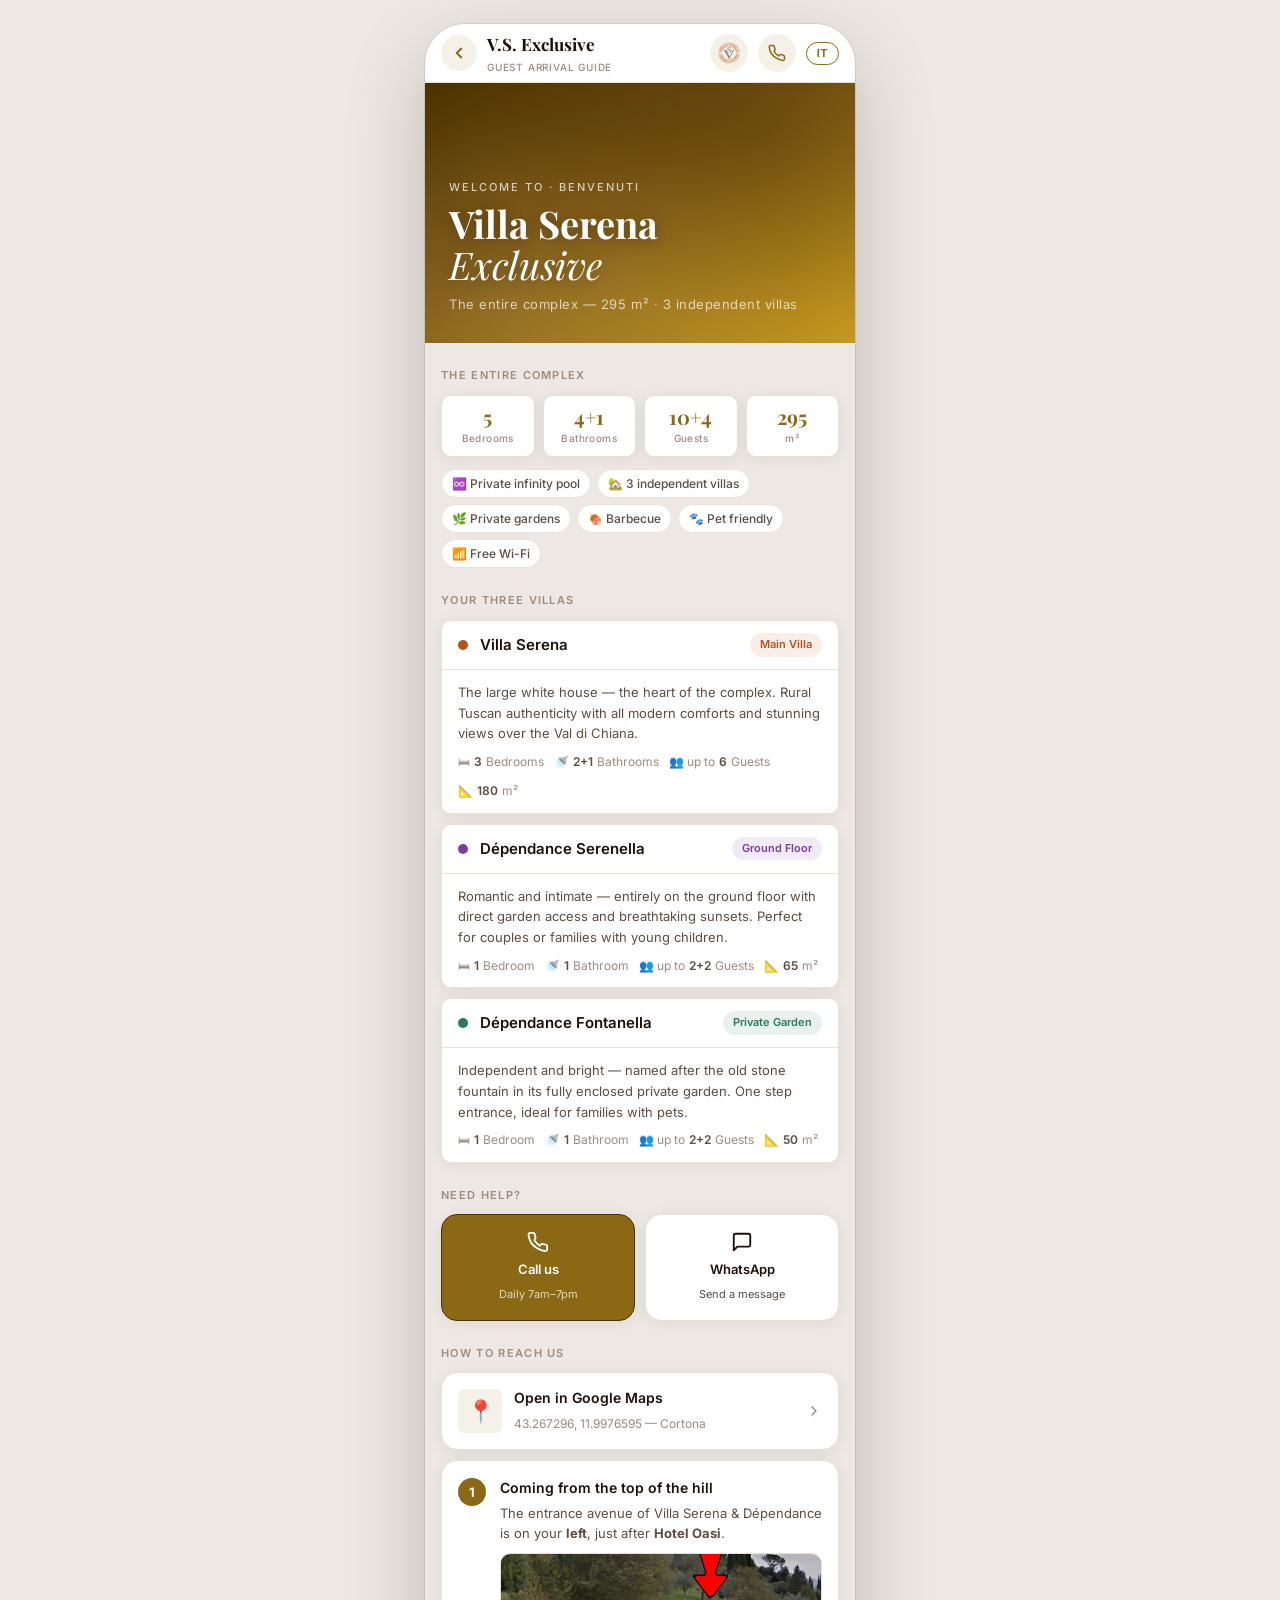
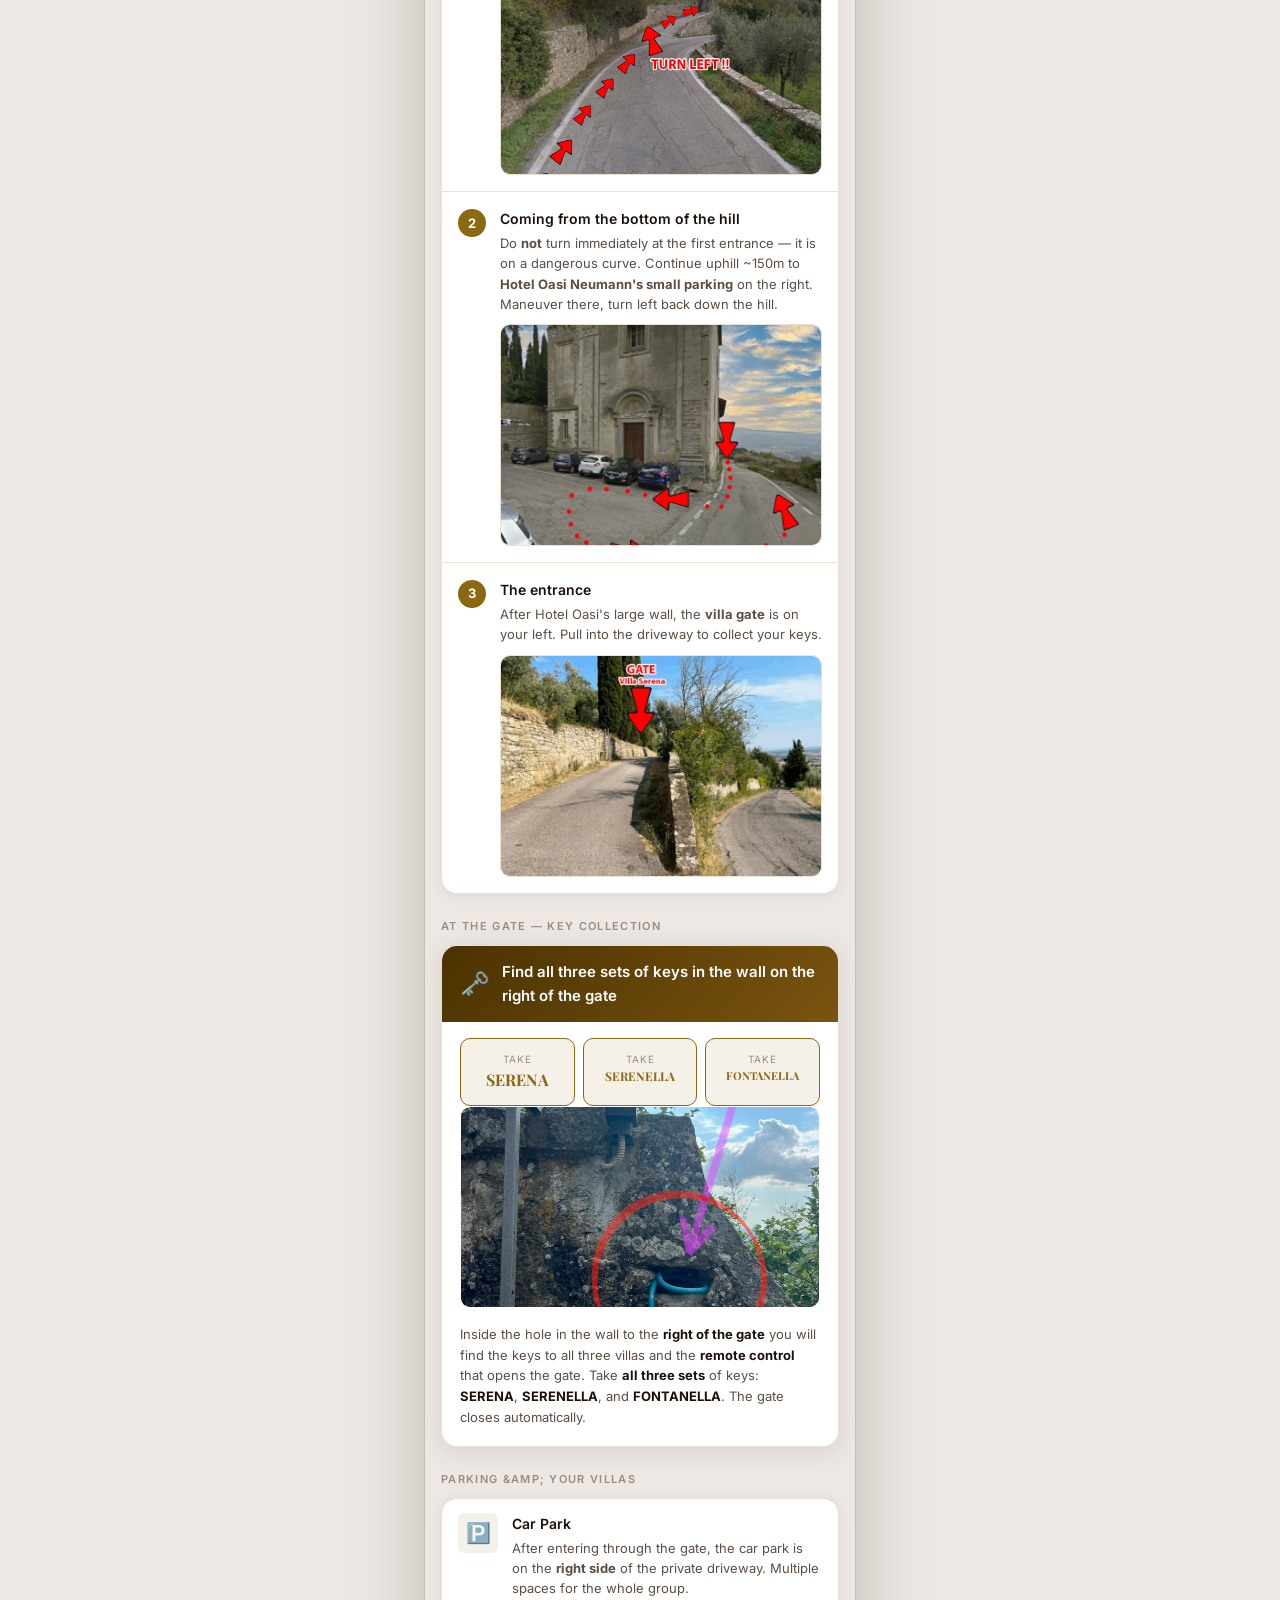
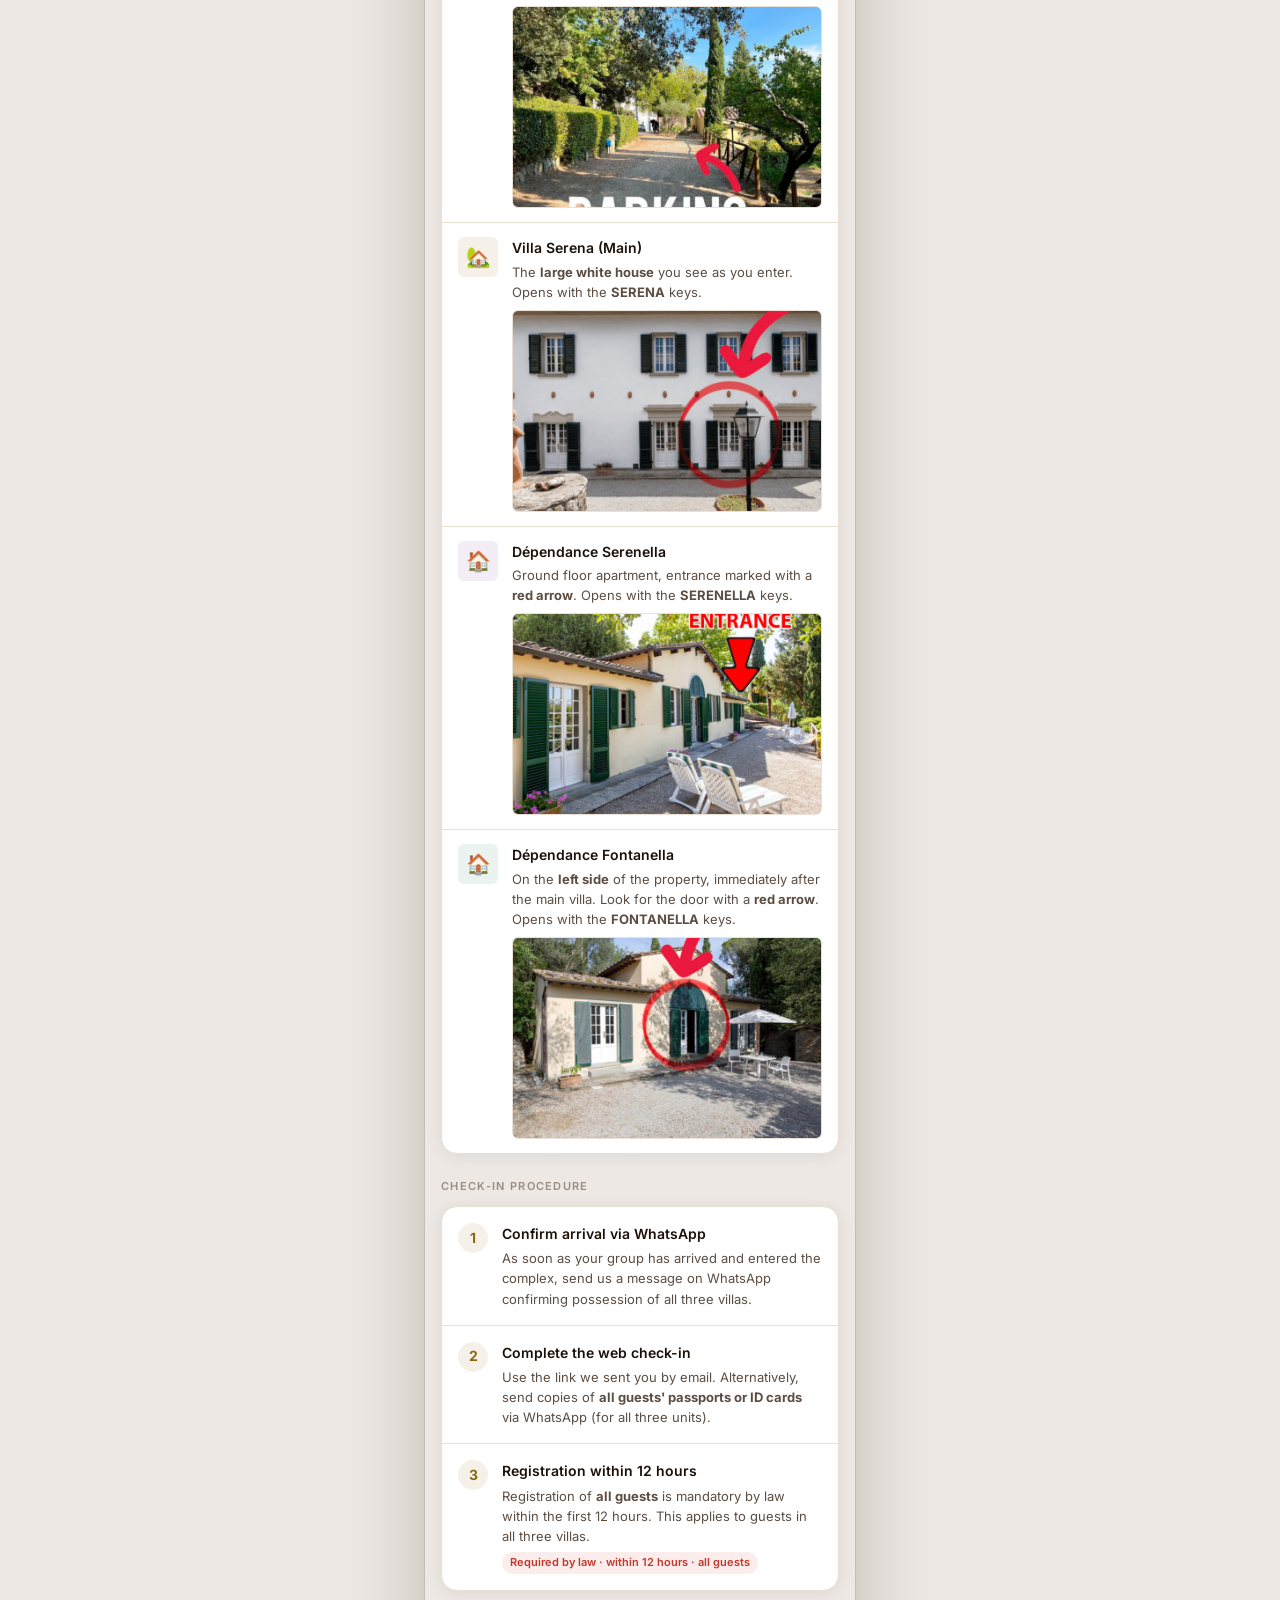
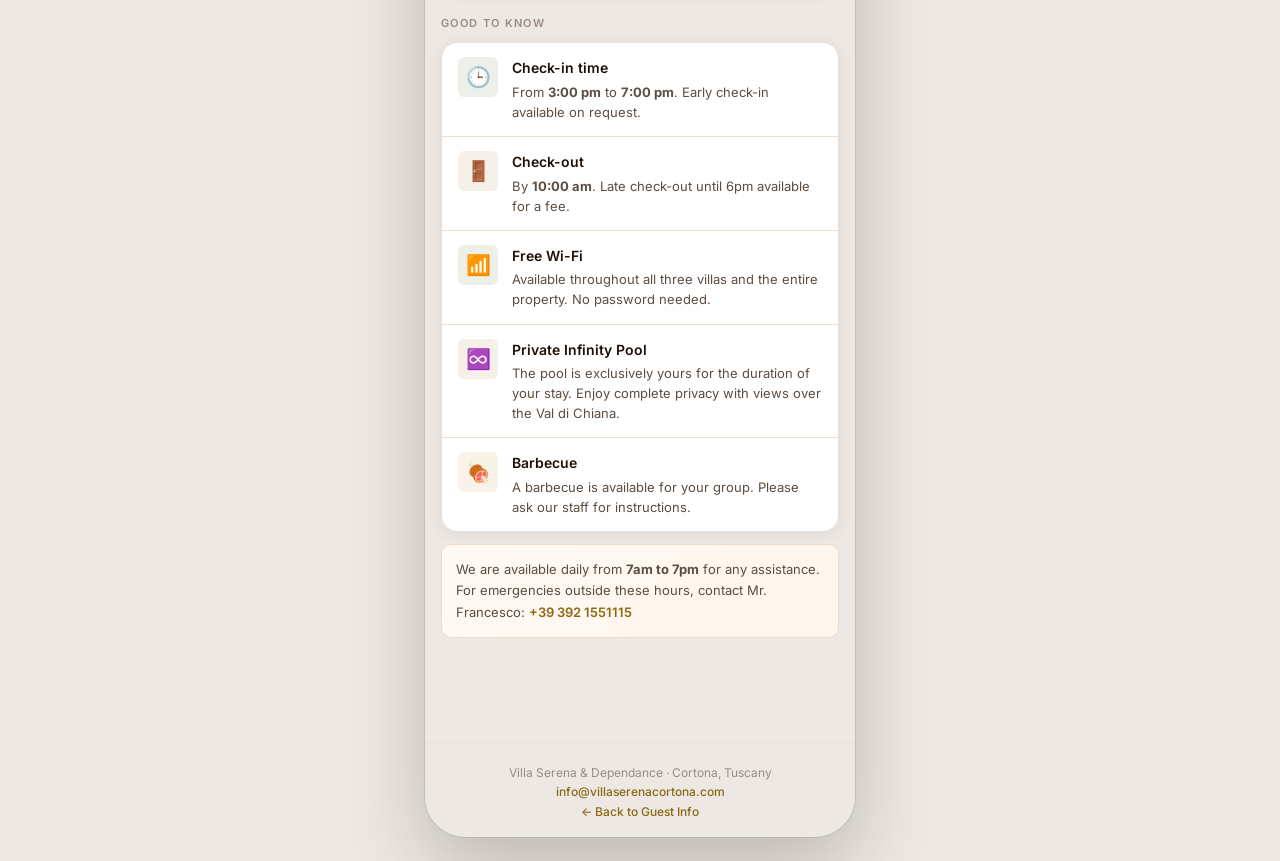
==== commit baaf1c4f: "Add home icon button to header of all 4 property pages Co-Authored-By: Claude Sonnet 4.6 <noreply@an" ====
--- a/exclusive/index.html
+++ b/exclusive/index.html
@@ -44,6 +44,9 @@
         V.S. Exclusive
         <small data-i18n="guide_small">Guest Arrival Guide</small>
       </div>
+      <a href="../" class="header-home" aria-label="Home">
+        <img src="../IMMAGINI/VS-FAVICON.PNG" alt="Home">
+      </a>
       <a href="tel:+390575612531" class="header-call" aria-label="Call reception">
         <svg viewBox="0 0 24 24" fill="none" stroke="currentColor" stroke-width="2" stroke-linecap="round"><path d="M22 16.92v3a2 2 0 0 1-2.18 2 19.79 19.79 0 0 1-8.63-3.07A19.5 19.5 0 0 1 4.69 13a19.79 19.79 0 0 1-3.07-8.67A2 2 0 0 1 3.54 2h3a2 2 0 0 1 2 1.72c.127.96.361 1.903.7 2.81a2 2 0 0 1-.45 2.11L8.09 9.91a16 16 0 0 0 6 6l1.27-1.27a2 2 0 0 1 2.11-.45c.907.339 1.85.573 2.81.7A2 2 0 0 1 22 16.92z"/></svg>
       </a>
--- a/property.css
+++ b/property.css
@@ -145,6 +145,24 @@
   letter-spacing: 0.08em;
   text-transform: uppercase;
 }
+
+.header-home {
+  display: flex;
+  align-items: center;
+  justify-content: center;
+  width: 38px;
+  height: 38px;
+  border-radius: 50%;
+  background: var(--prop-lt);
+  flex-shrink: 0;
+  transition: all 0.2s;
+}
+.header-home img {
+  width: 22px;
+  height: 22px;
+  display: block;
+}
+.header-home:active { background: var(--prop-accent); }
 
 .header-call {
   display: flex;
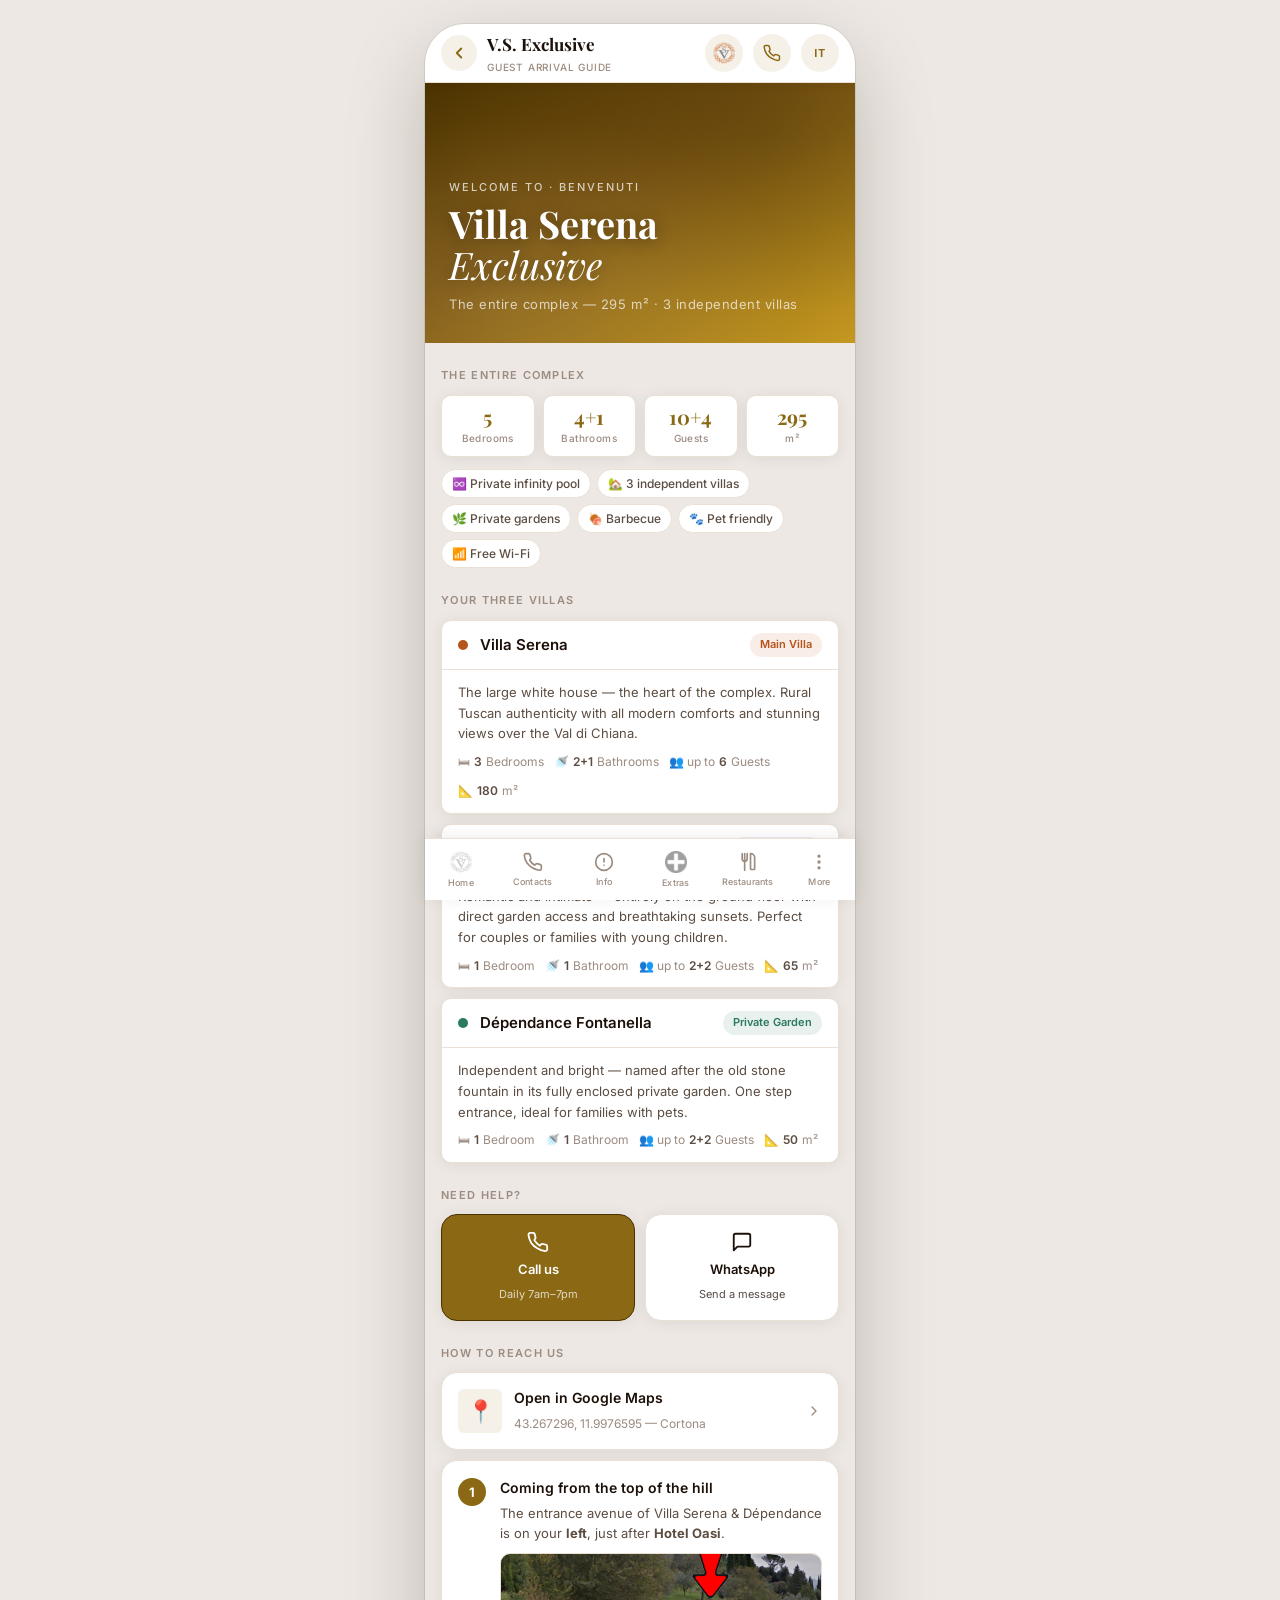
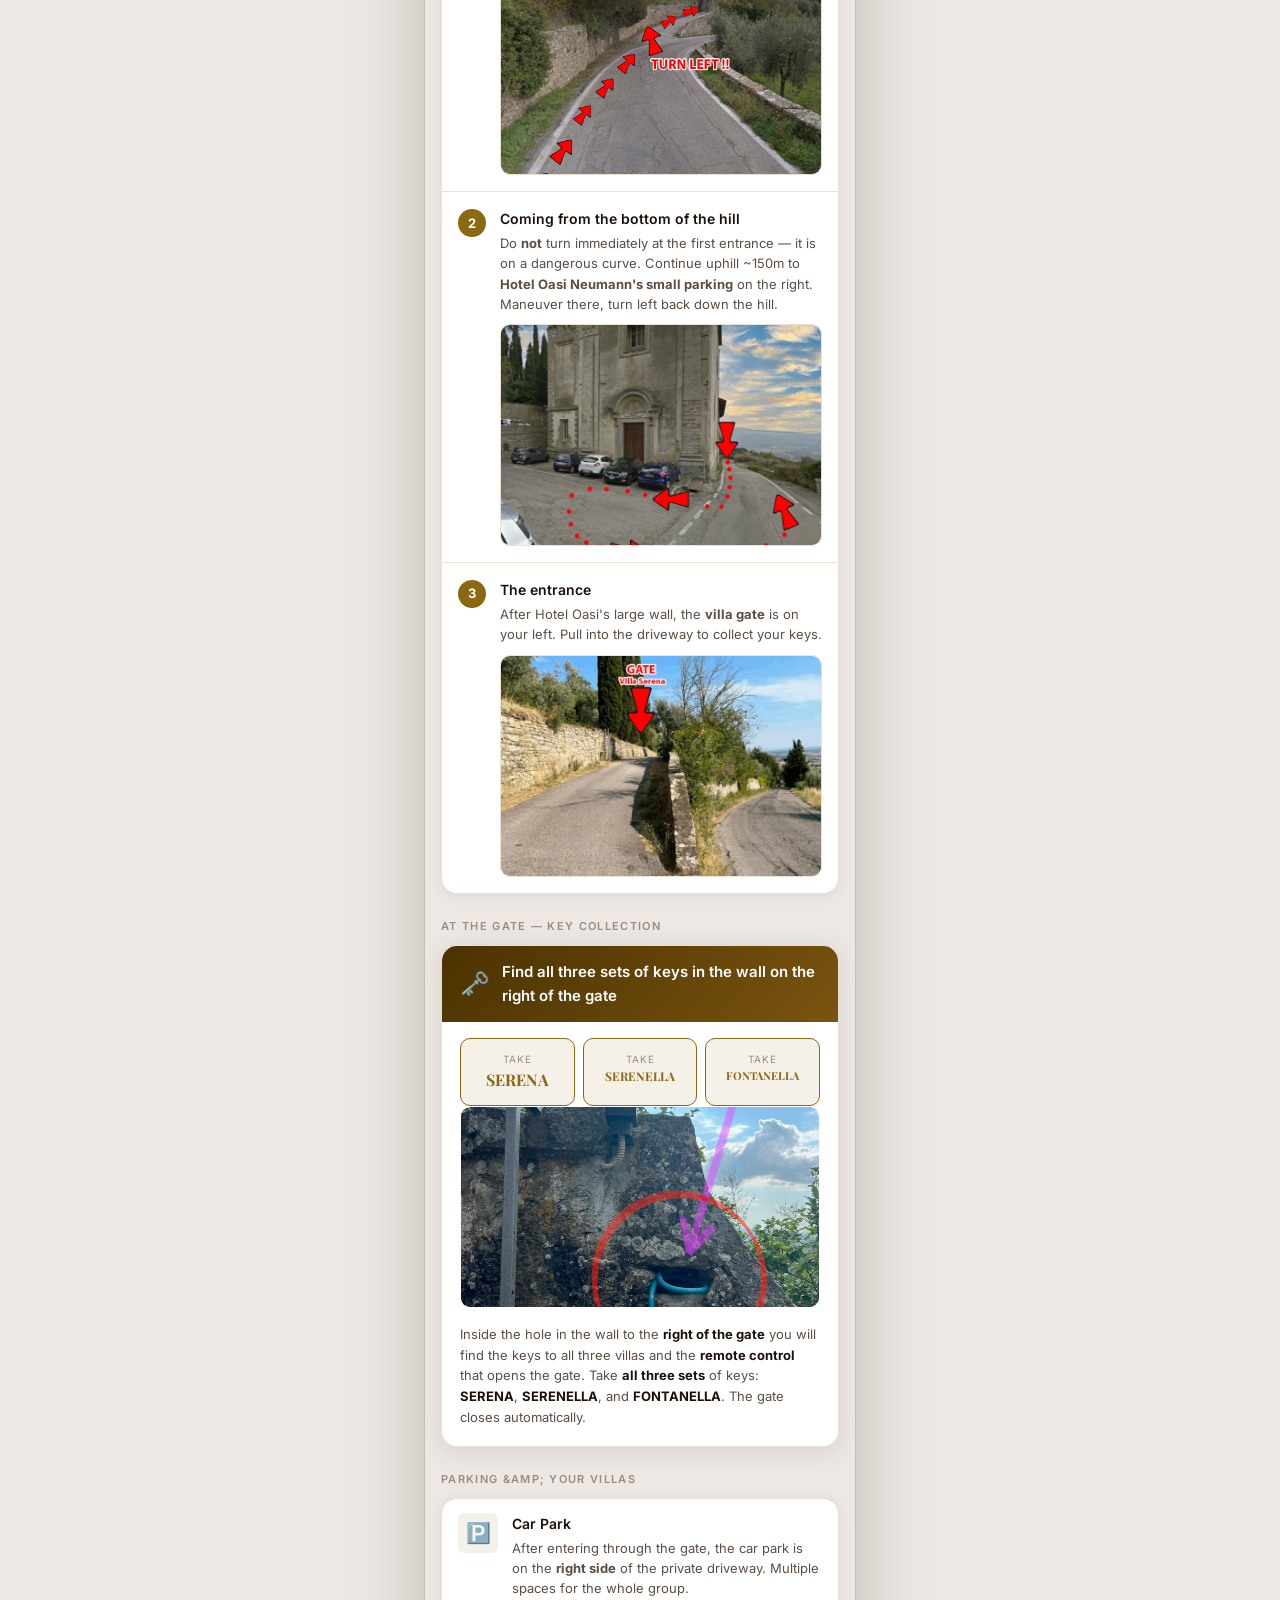
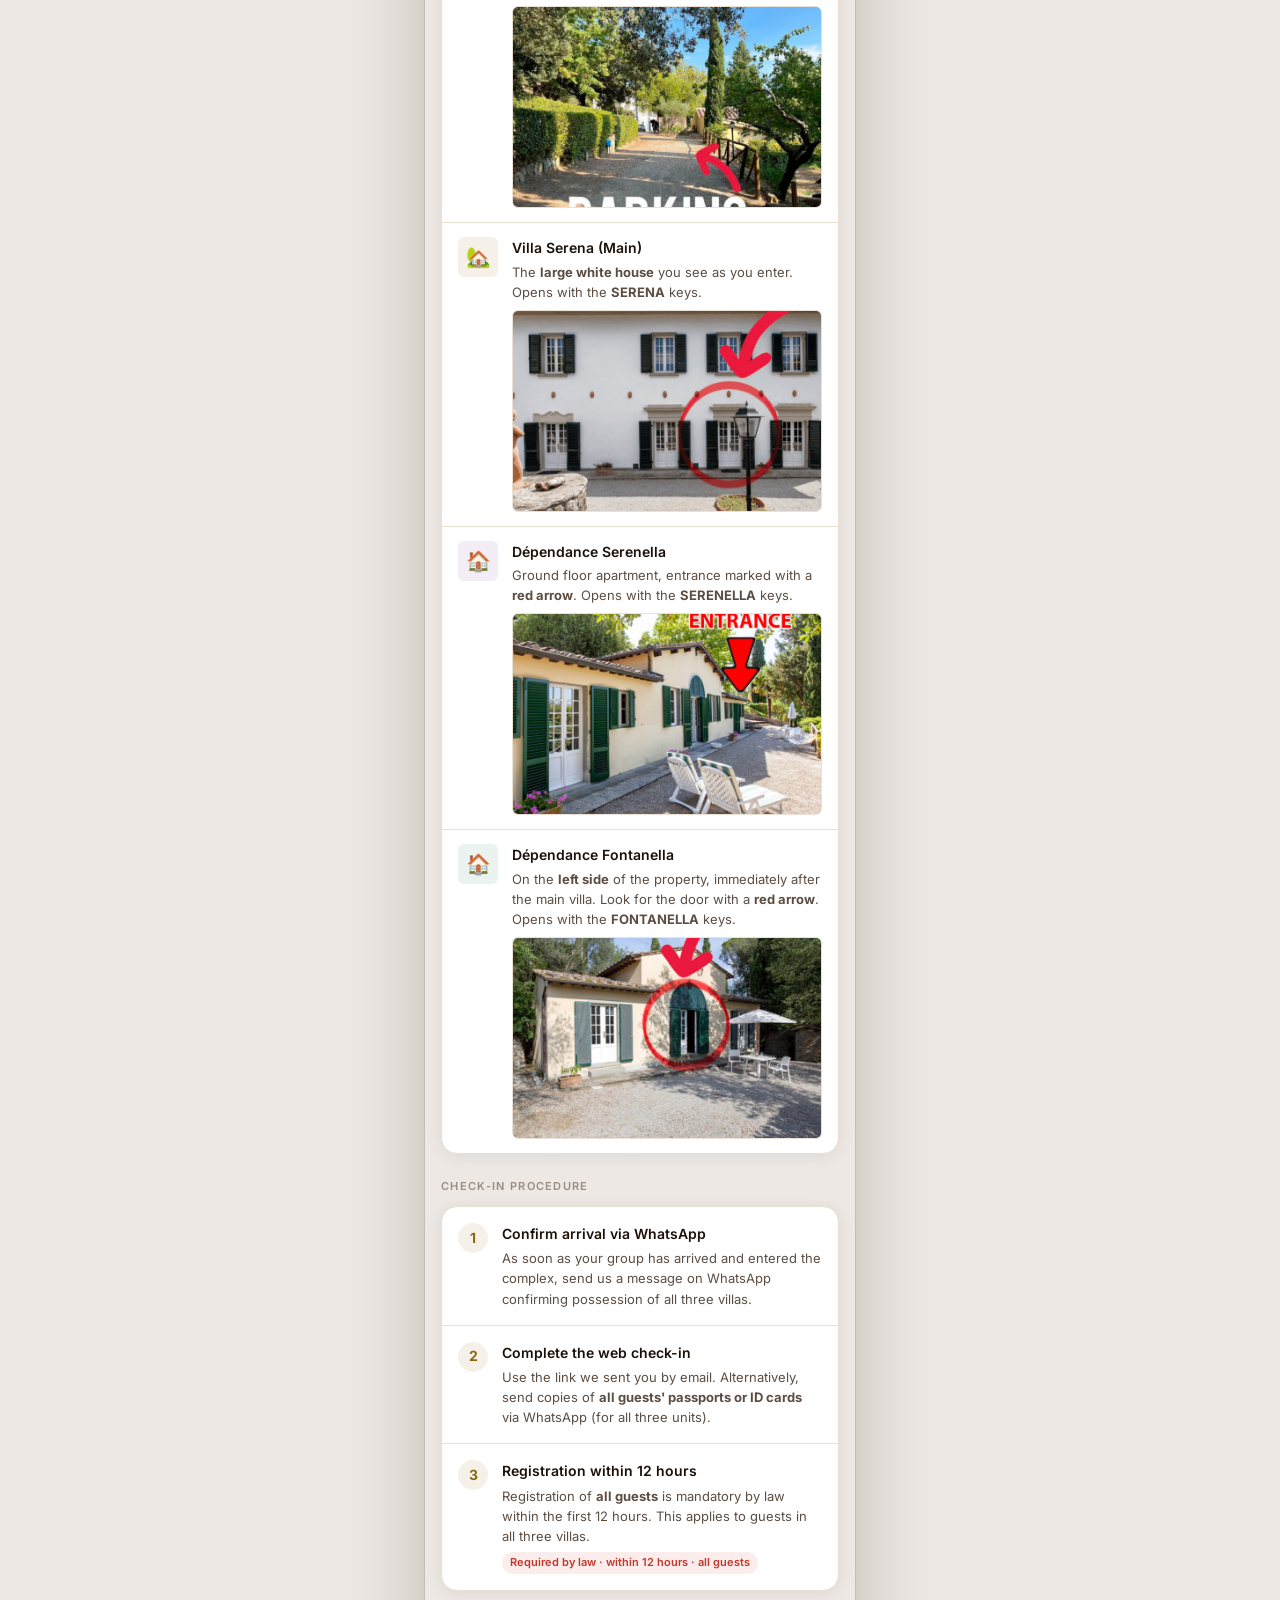
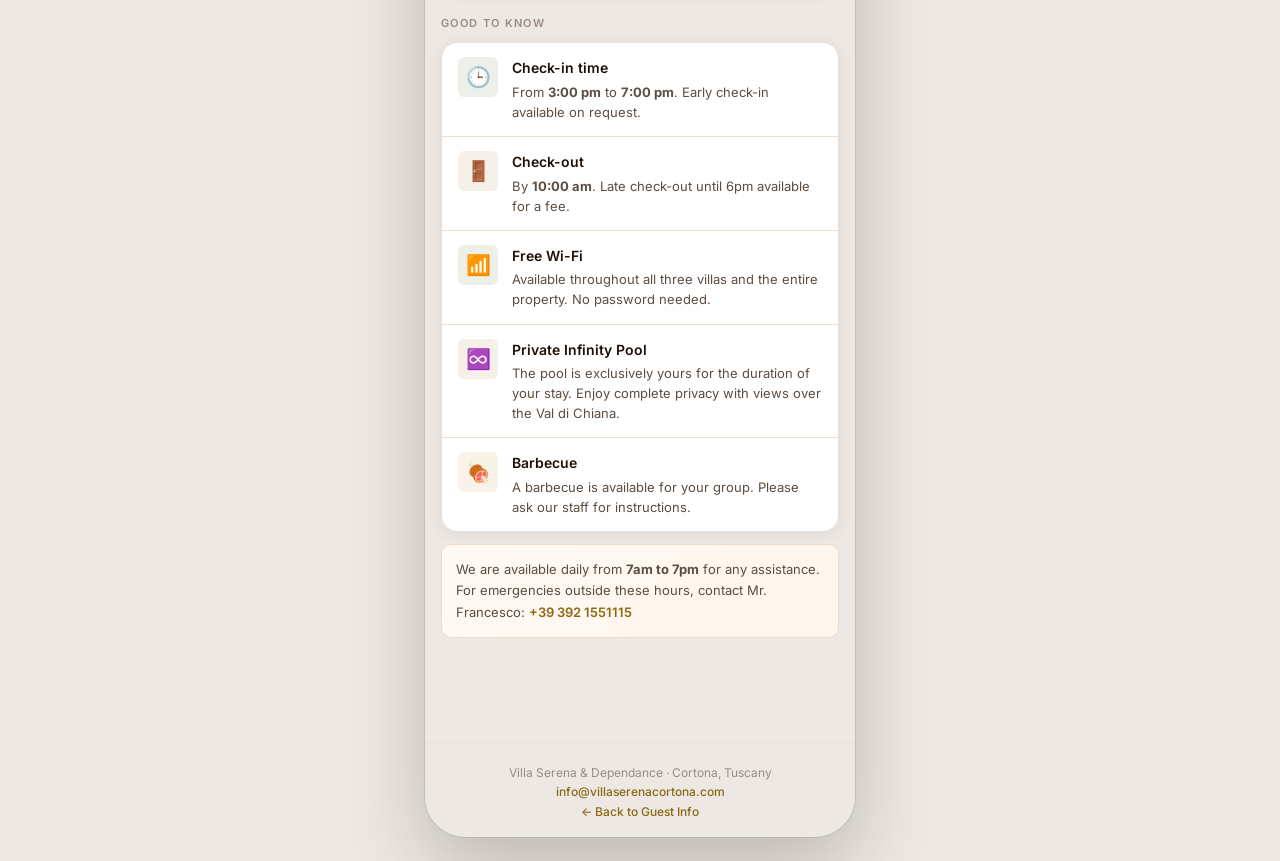
==== commit 6c51a6fa: "Add bottom nav to all 4 property pages with deep-link back to main app tabs Co-Authored-By: Claude S" ====
--- a/exclusive/index.html
+++ b/exclusive/index.html
@@ -327,6 +327,33 @@
     <a href="../" data-i18n="footer_back">← Back to Guest Info</a>
   </footer>
 
+
+  <nav id="prop-nav">
+    <a href="../?tab=home" class="prop-nav-btn">
+      <img src="../IMMAGINI/VS-FAVICON.PNG" class="prop-nav-img" alt="Home">
+      <span>Home</span>
+    </a>
+    <a href="../?tab=contacts" class="prop-nav-btn">
+      <svg viewBox="0 0 24 24" fill="none" stroke="currentColor" stroke-width="2" stroke-linecap="round" stroke-linejoin="round"><path d="M22 16.92v3a2 2 0 0 1-2.18 2 19.79 19.79 0 0 1-8.63-3.07A19.5 19.5 0 0 1 4.69 13a19.79 19.79 0 0 1-3.07-8.67A2 2 0 0 1 3.54 2h3a2 2 0 0 1 2 1.72c.127.96.361 1.903.7 2.81a2 2 0 0 1-.45 2.11L8.09 9.91a16 16 0 0 0 6 6l1.27-1.27a2 2 0 0 1 2.11-.45c.907.339 1.85.573 2.81.7A2 2 0 0 1 22 16.92z"/></svg>
+      <span data-i18n="nav_contacts">Contacts</span>
+    </a>
+    <a href="../?tab=info" class="prop-nav-btn">
+      <svg viewBox="0 0 24 24" fill="none" stroke="currentColor" stroke-width="2" stroke-linecap="round" stroke-linejoin="round"><circle cx="12" cy="12" r="10"/><line x1="12" y1="8" x2="12" y2="12"/><line x1="12" y1="16" x2="12.01" y2="16"/></svg>
+      <span data-i18n="nav_info">Info</span>
+    </a>
+    <a href="../?tab=extras" class="prop-nav-btn">
+      <img src="../IMMAGINI/ADDEXTRA.png" class="prop-nav-img" alt="Extra">
+      <span data-i18n="nav_extras">Extras</span>
+    </a>
+    <a href="../?tab=restaurants" class="prop-nav-btn">
+      <svg viewBox="0 0 24 24" fill="none" stroke="currentColor" stroke-width="2" stroke-linecap="round" stroke-linejoin="round"><line x1="8" y1="2" x2="8" y2="22"/><path d="M5 2v6a3 3 0 0 0 6 0V2"/><path d="M15 2a5 5 0 0 1 5 5v13a1 1 0 0 1-1 1h-3a1 1 0 0 1-1-1V2z"/></svg>
+      <span data-i18n="nav_restaurants">Restaurants</span>
+    </a>
+    <a href="../?tab=more" class="prop-nav-btn">
+      <svg viewBox="0 0 24 24" fill="none" stroke="currentColor" stroke-width="2" stroke-linecap="round" stroke-linejoin="round"><circle cx="12" cy="5" r="1" fill="currentColor"/><circle cx="12" cy="12" r="1" fill="currentColor"/><circle cx="12" cy="19" r="1" fill="currentColor"/></svg>
+      <span data-i18n="nav_more">More</span>
+    </a>
+  </nav>
 </div>
 <script src="../i18n.js?v=20260403"></script>
 </body>
--- a/property.css
+++ b/property.css
@@ -181,14 +181,18 @@
 
 /* Language toggle */
 .lang-btn {
+  display: flex;
+  align-items: center;
+  justify-content: center;
+  width: 38px;
+  height: 38px;
+  border-radius: 50%;
+  border: none;
+  background: var(--prop-lt);
+  color: var(--prop-accent);
   font-size: 11px;
   font-weight: 700;
   letter-spacing: 0.07em;
-  padding: 5px 10px;
-  border-radius: 100px;
-  border: 1.5px solid var(--prop-accent);
-  color: var(--prop-accent);
-  background: transparent;
   flex-shrink: 0;
   transition: background 0.18s, color 0.18s;
   line-height: 1;
@@ -677,3 +681,49 @@
   body { background: #EDE8E3; display: flex; align-items: flex-start; justify-content: center; min-height: 100dvh; padding: 24px 0; }
   #app { border-radius: 40px; box-shadow: 0 32px 80px rgba(28,16,9,0.22), 0 0 0 1px rgba(0,0,0,0.08); overflow: hidden; }
 }
+
+/* ── Bottom Nav ───────────────────────────────────────────── */
+#prop-nav {
+  position: fixed;
+  bottom: 0;
+  left: 50%;
+  transform: translateX(-50%);
+  width: 100%;
+  max-width: 430px;
+  background: var(--surface);
+  border-top: 1px solid var(--border);
+  display: flex;
+  align-items: stretch;
+  padding-bottom: var(--safe-bottom);
+  height: calc(62px + var(--safe-bottom));
+  box-shadow: 0 -2px 16px rgba(28,16,9,0.07);
+  z-index: 100;
+}
+.prop-nav-btn {
+  flex: 1;
+  display: flex;
+  flex-direction: column;
+  align-items: center;
+  justify-content: center;
+  gap: 3px;
+  padding: 8px 2px 6px;
+  color: var(--text-3);
+  text-decoration: none;
+  font-size: 9px;
+  font-weight: 500;
+  letter-spacing: 0.02em;
+  white-space: nowrap;
+  transition: color 0.2s;
+}
+.prop-nav-btn svg {
+  width: 20px;
+  height: 20px;
+}
+.prop-nav-btn .prop-nav-img {
+  display: block !important;
+  width: 22px !important;
+  height: 22px !important;
+  max-width: 22px !important;
+  object-fit: contain;
+  filter: grayscale(1) opacity(0.45);
+}
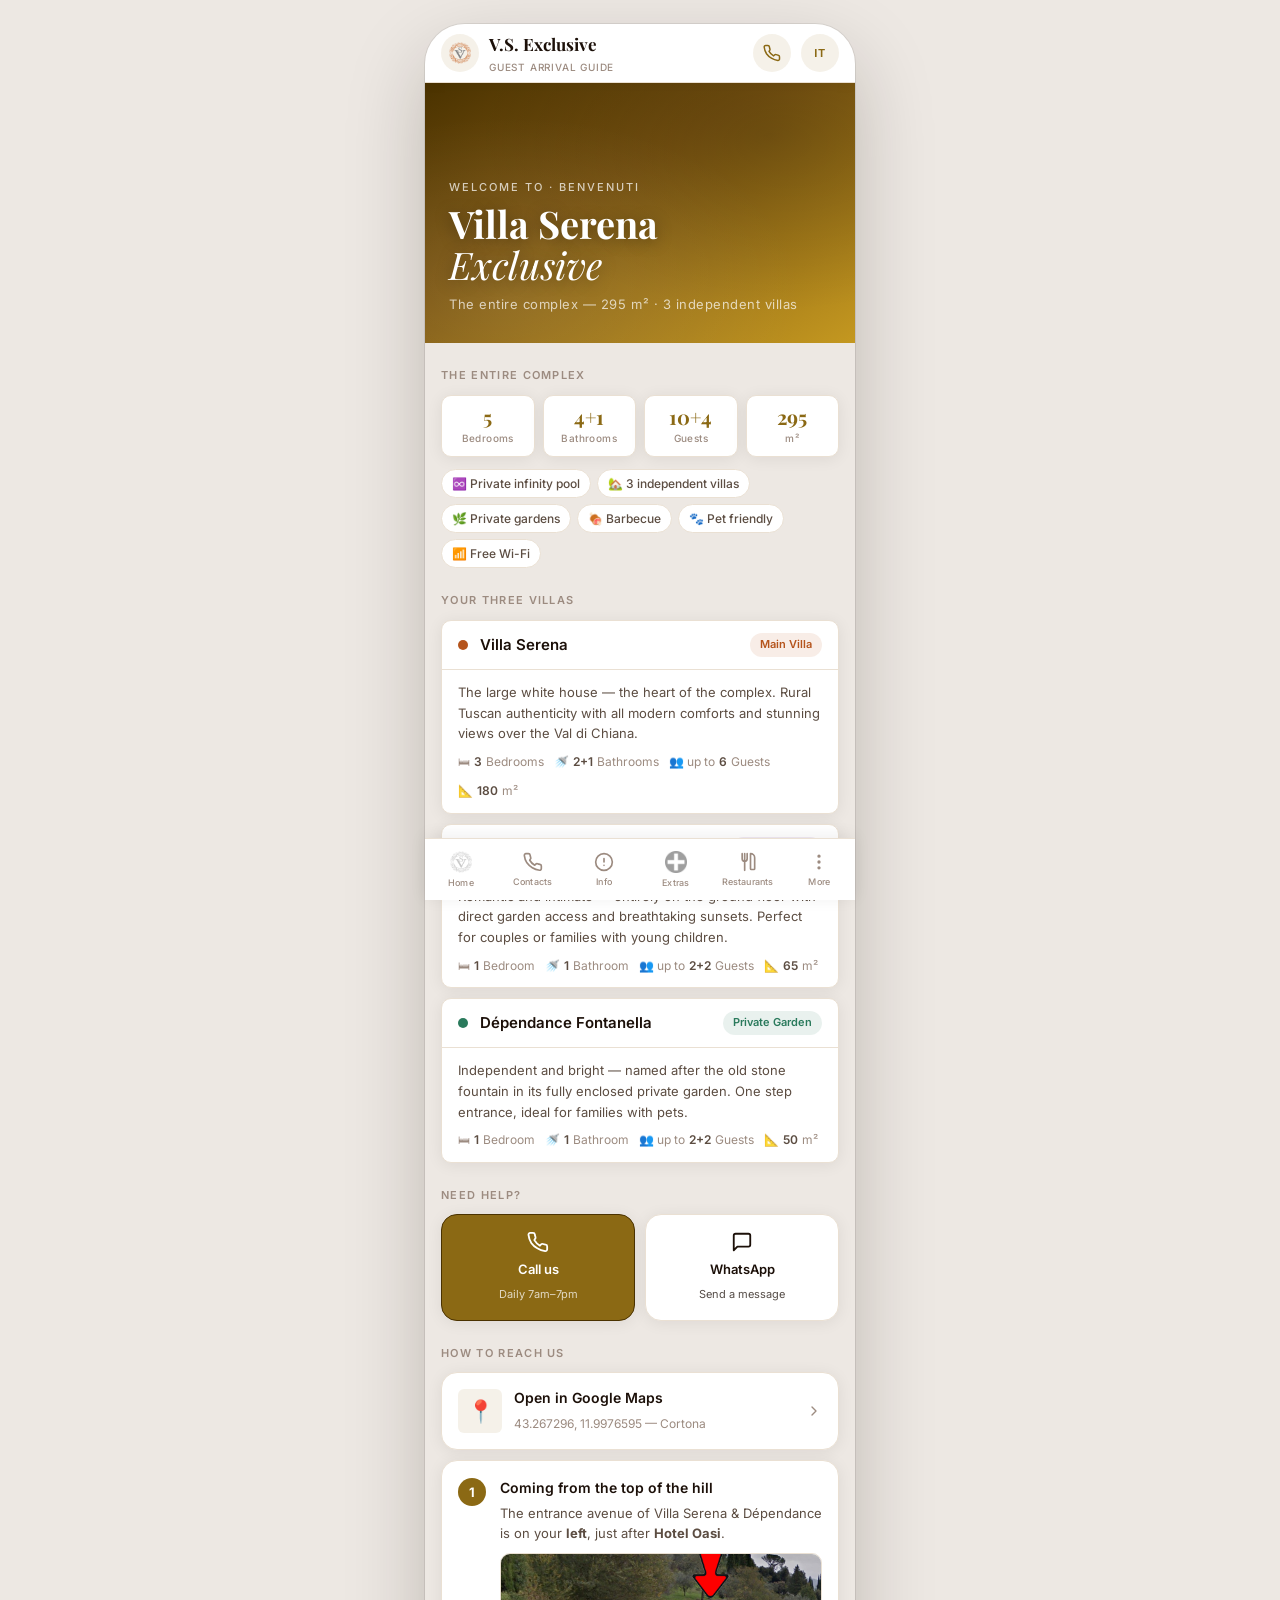
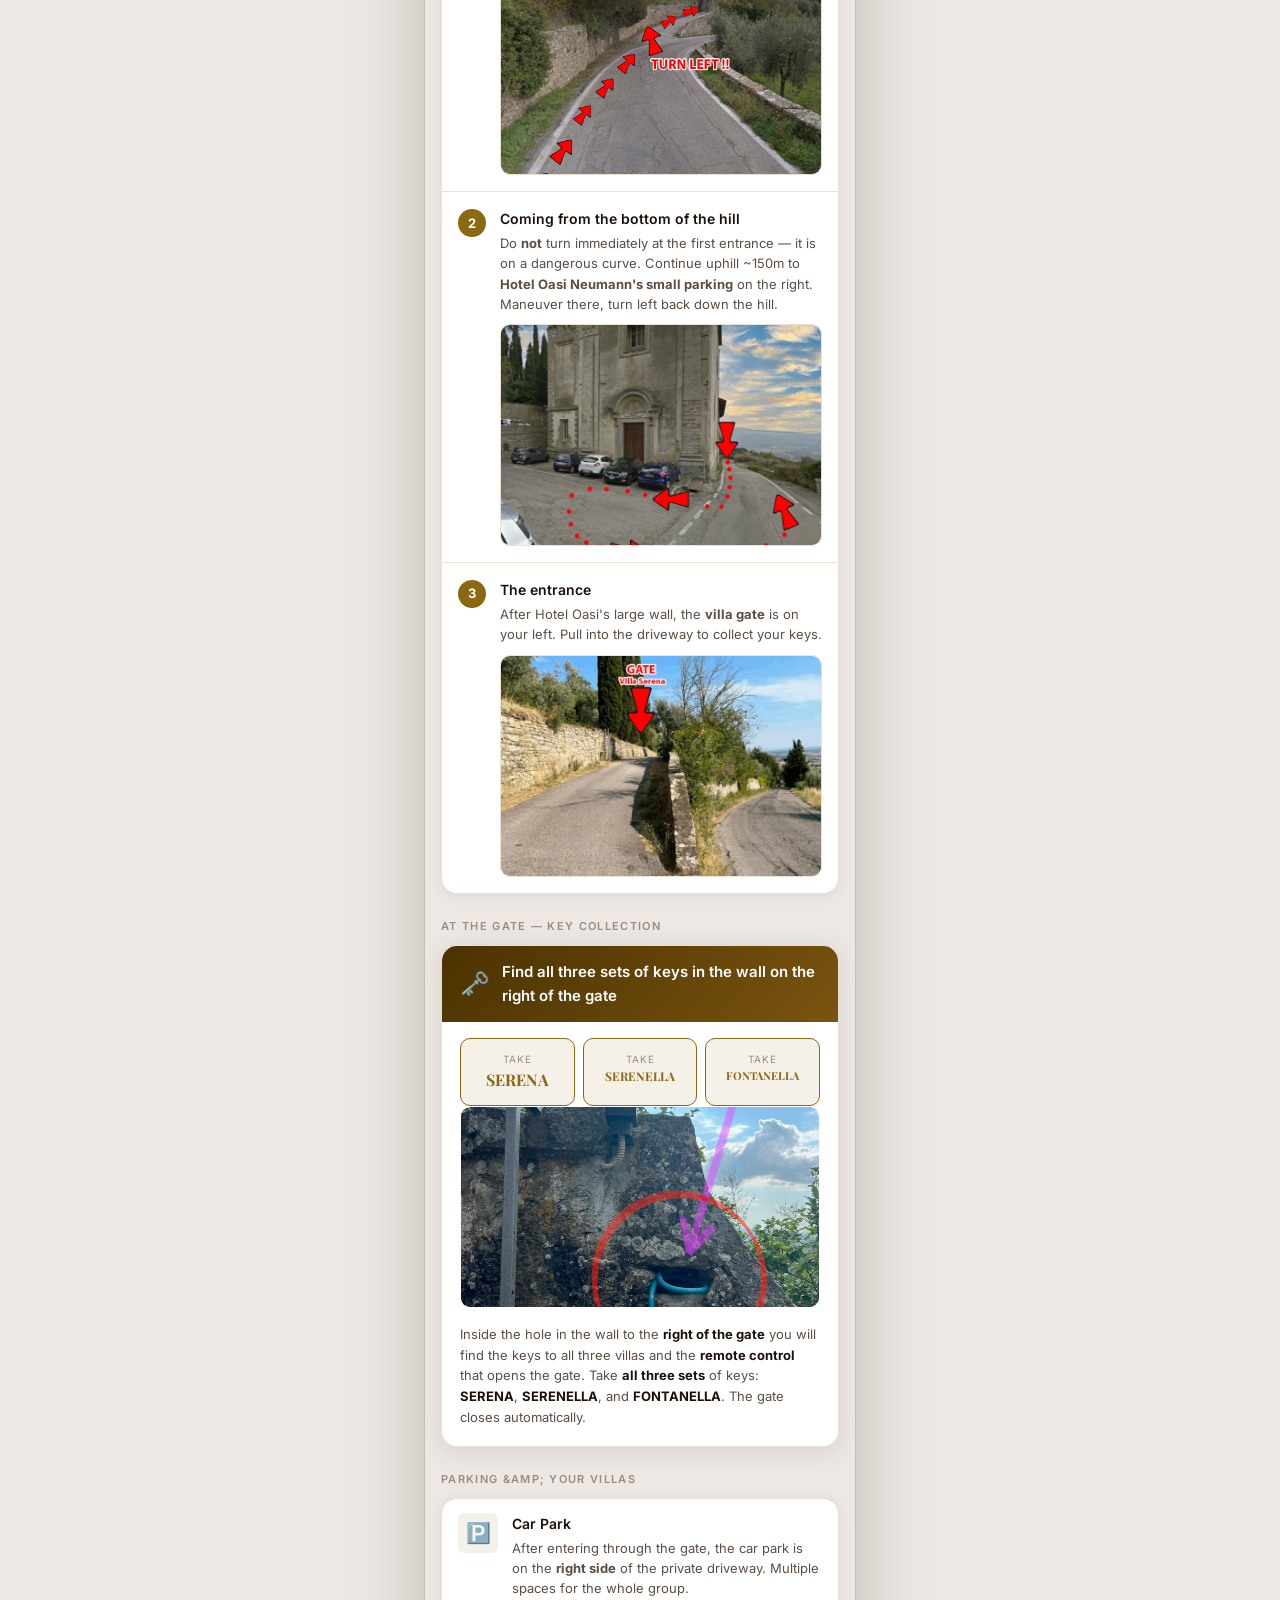
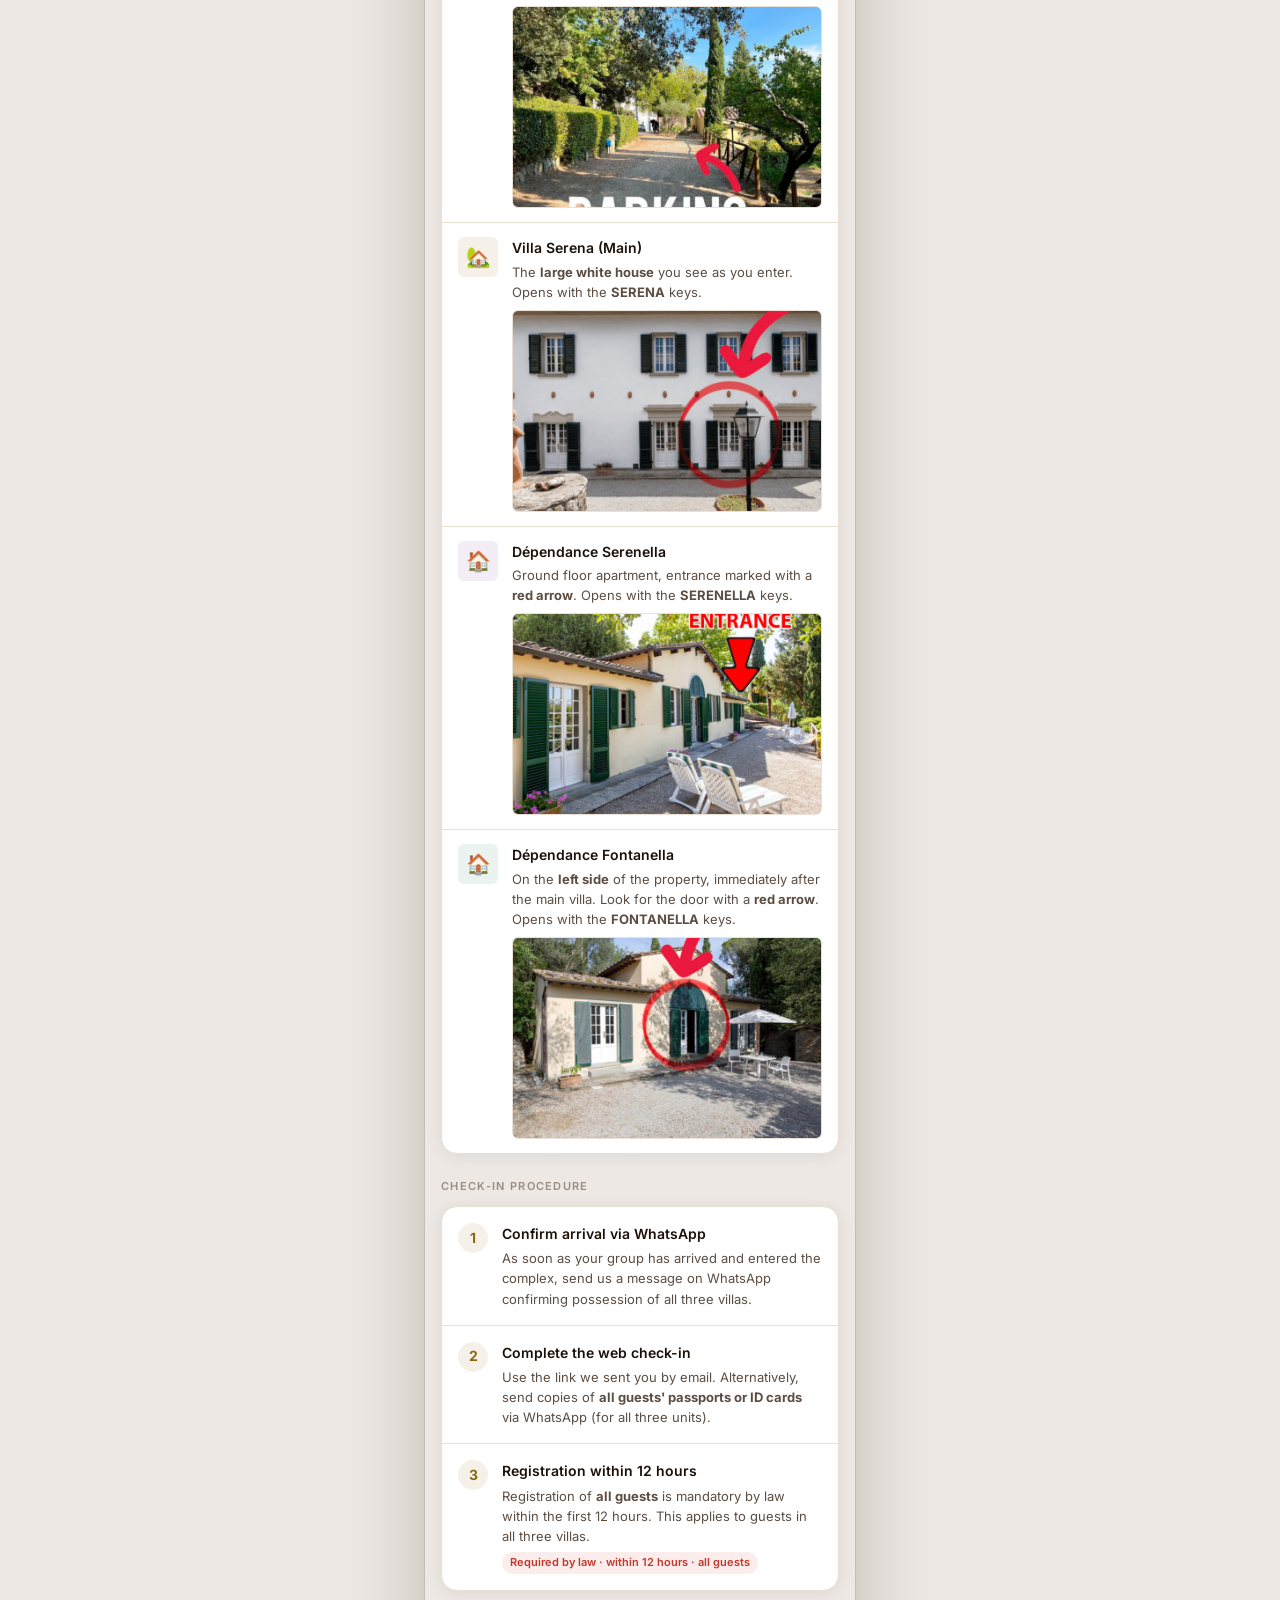
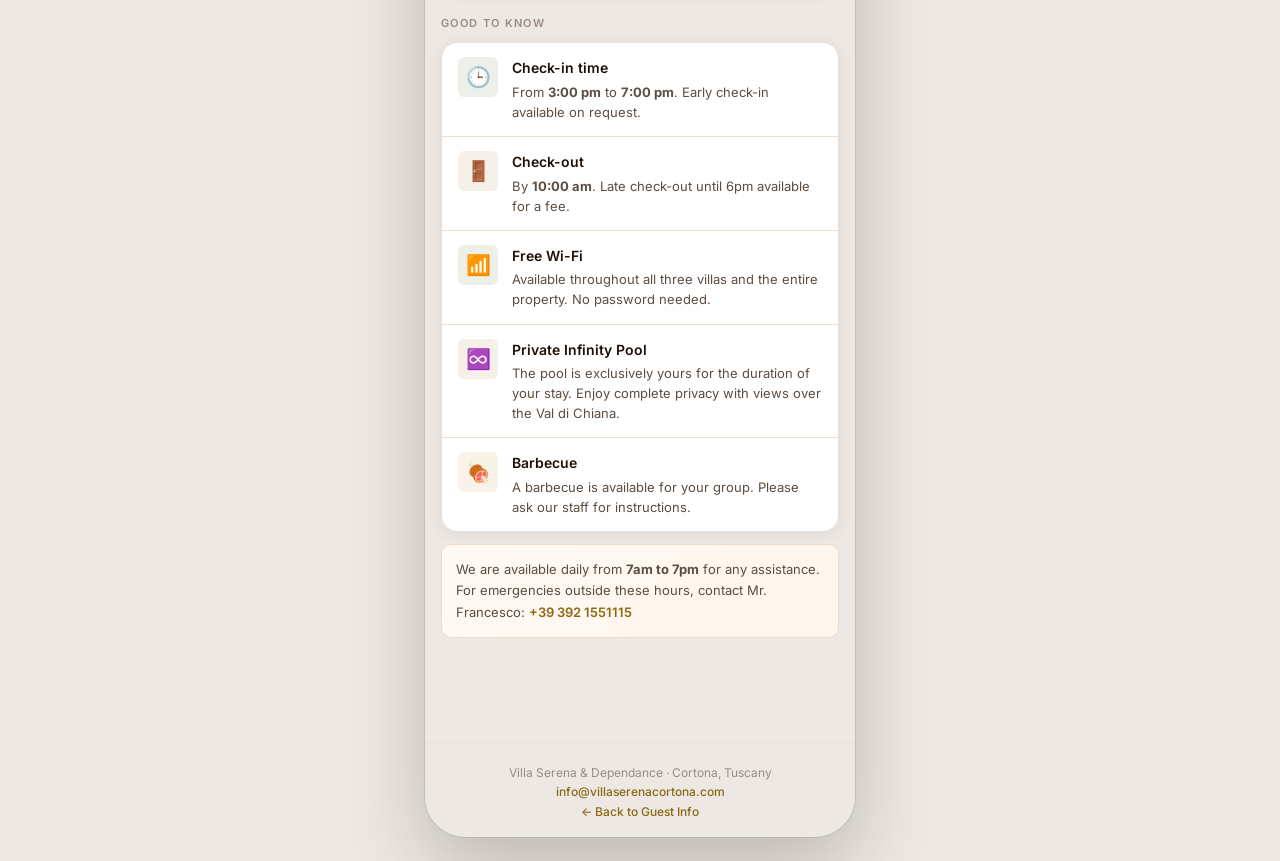
==== commit c14802f6: "Move favicon home btn to left of header title, remove back arrow on property pages Co-Authored-By: C" ====
--- a/exclusive/index.html
+++ b/exclusive/index.html
@@ -37,16 +37,13 @@
 
   <header id="header">
     <div class="header-inner">
-      <a href="../" class="back-btn" aria-label="Back to guest info">
-        <svg viewBox="0 0 24 24" fill="none" stroke="currentColor" stroke-width="2.5" stroke-linecap="round" stroke-linejoin="round"><polyline points="15 18 9 12 15 6"/></svg>
+      <a href="../" class="header-home" aria-label="Home">
+        <img src="../IMMAGINI/VS-FAVICON.PNG" alt="Home">
       </a>
       <div class="header-title">
         V.S. Exclusive
         <small data-i18n="guide_small">Guest Arrival Guide</small>
       </div>
-      <a href="../" class="header-home" aria-label="Home">
-        <img src="../IMMAGINI/VS-FAVICON.PNG" alt="Home">
-      </a>
       <a href="tel:+390575612531" class="header-call" aria-label="Call reception">
         <svg viewBox="0 0 24 24" fill="none" stroke="currentColor" stroke-width="2" stroke-linecap="round"><path d="M22 16.92v3a2 2 0 0 1-2.18 2 19.79 19.79 0 0 1-8.63-3.07A19.5 19.5 0 0 1 4.69 13a19.79 19.79 0 0 1-3.07-8.67A2 2 0 0 1 3.54 2h3a2 2 0 0 1 2 1.72c.127.96.361 1.903.7 2.81a2 2 0 0 1-.45 2.11L8.09 9.91a16 16 0 0 0 6 6l1.27-1.27a2 2 0 0 1 2.11-.45c.907.339 1.85.573 2.81.7A2 2 0 0 1 22 16.92z"/></svg>
       </a>
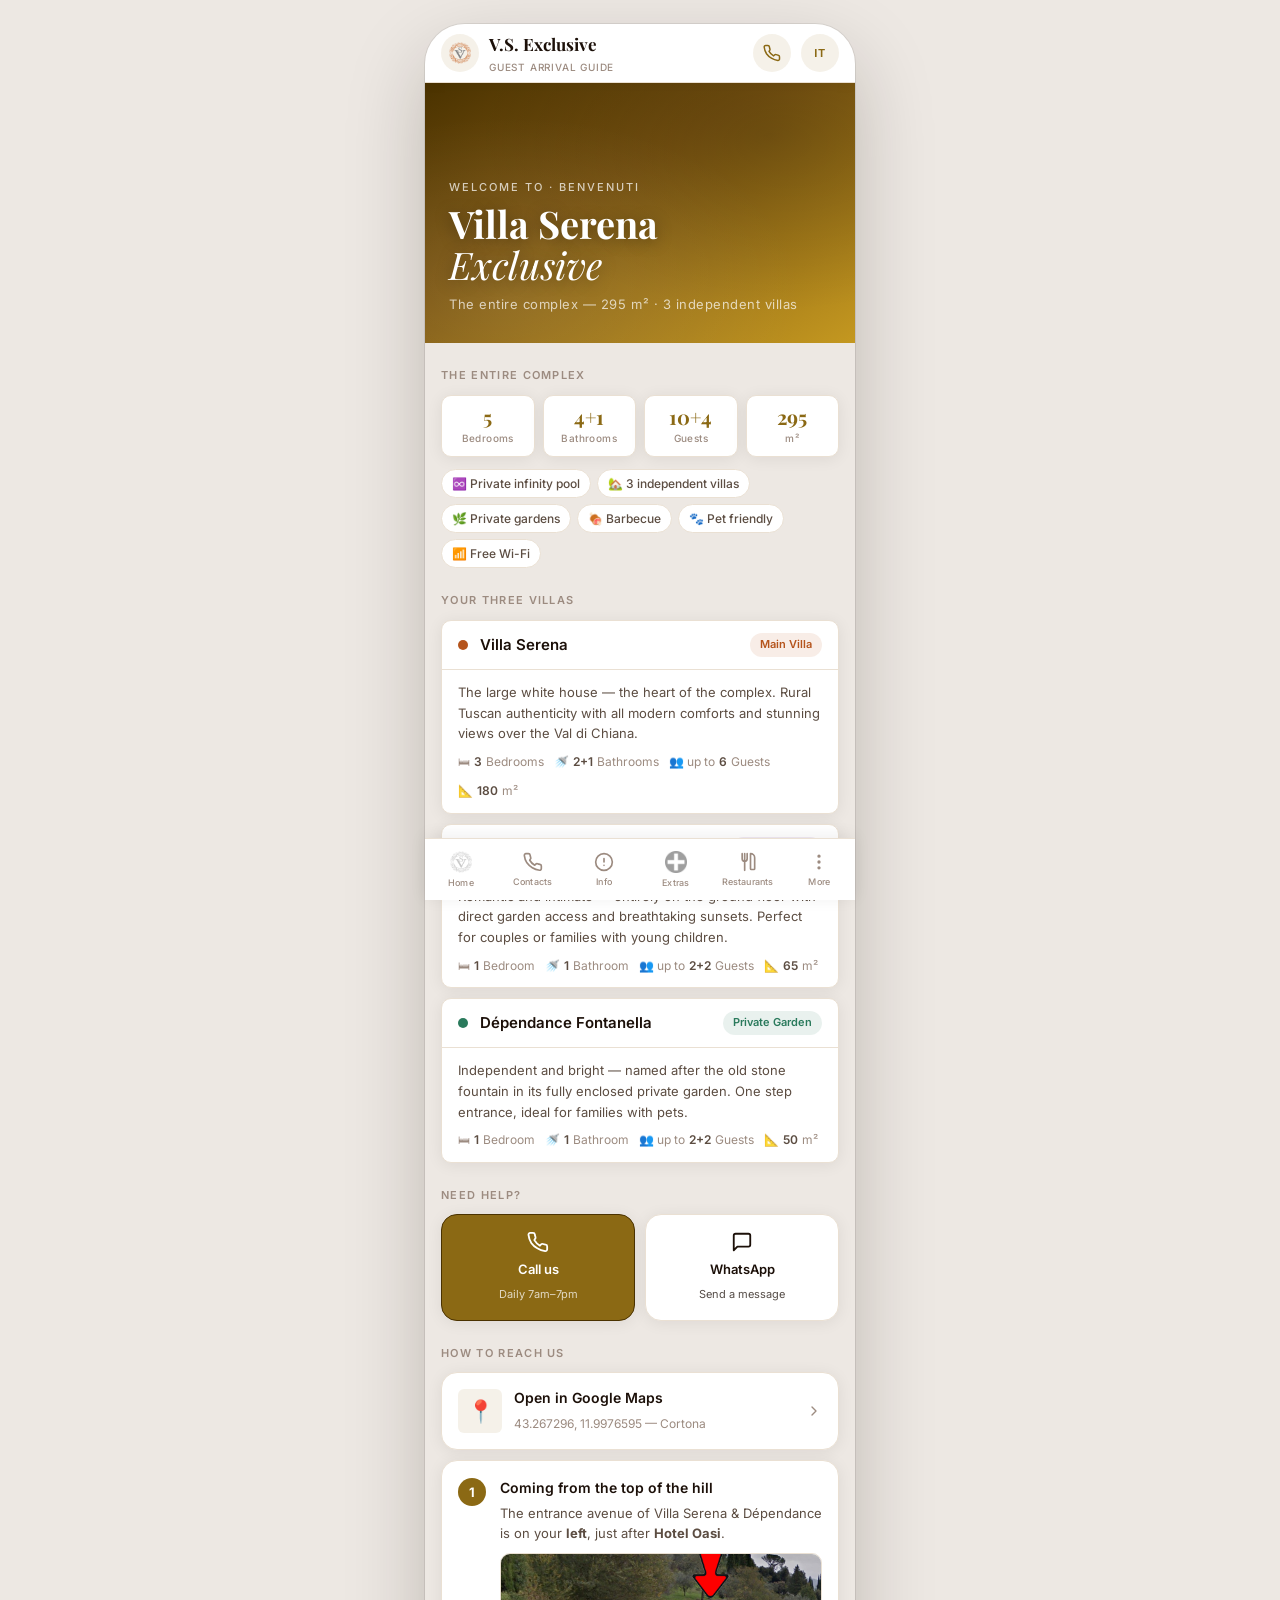
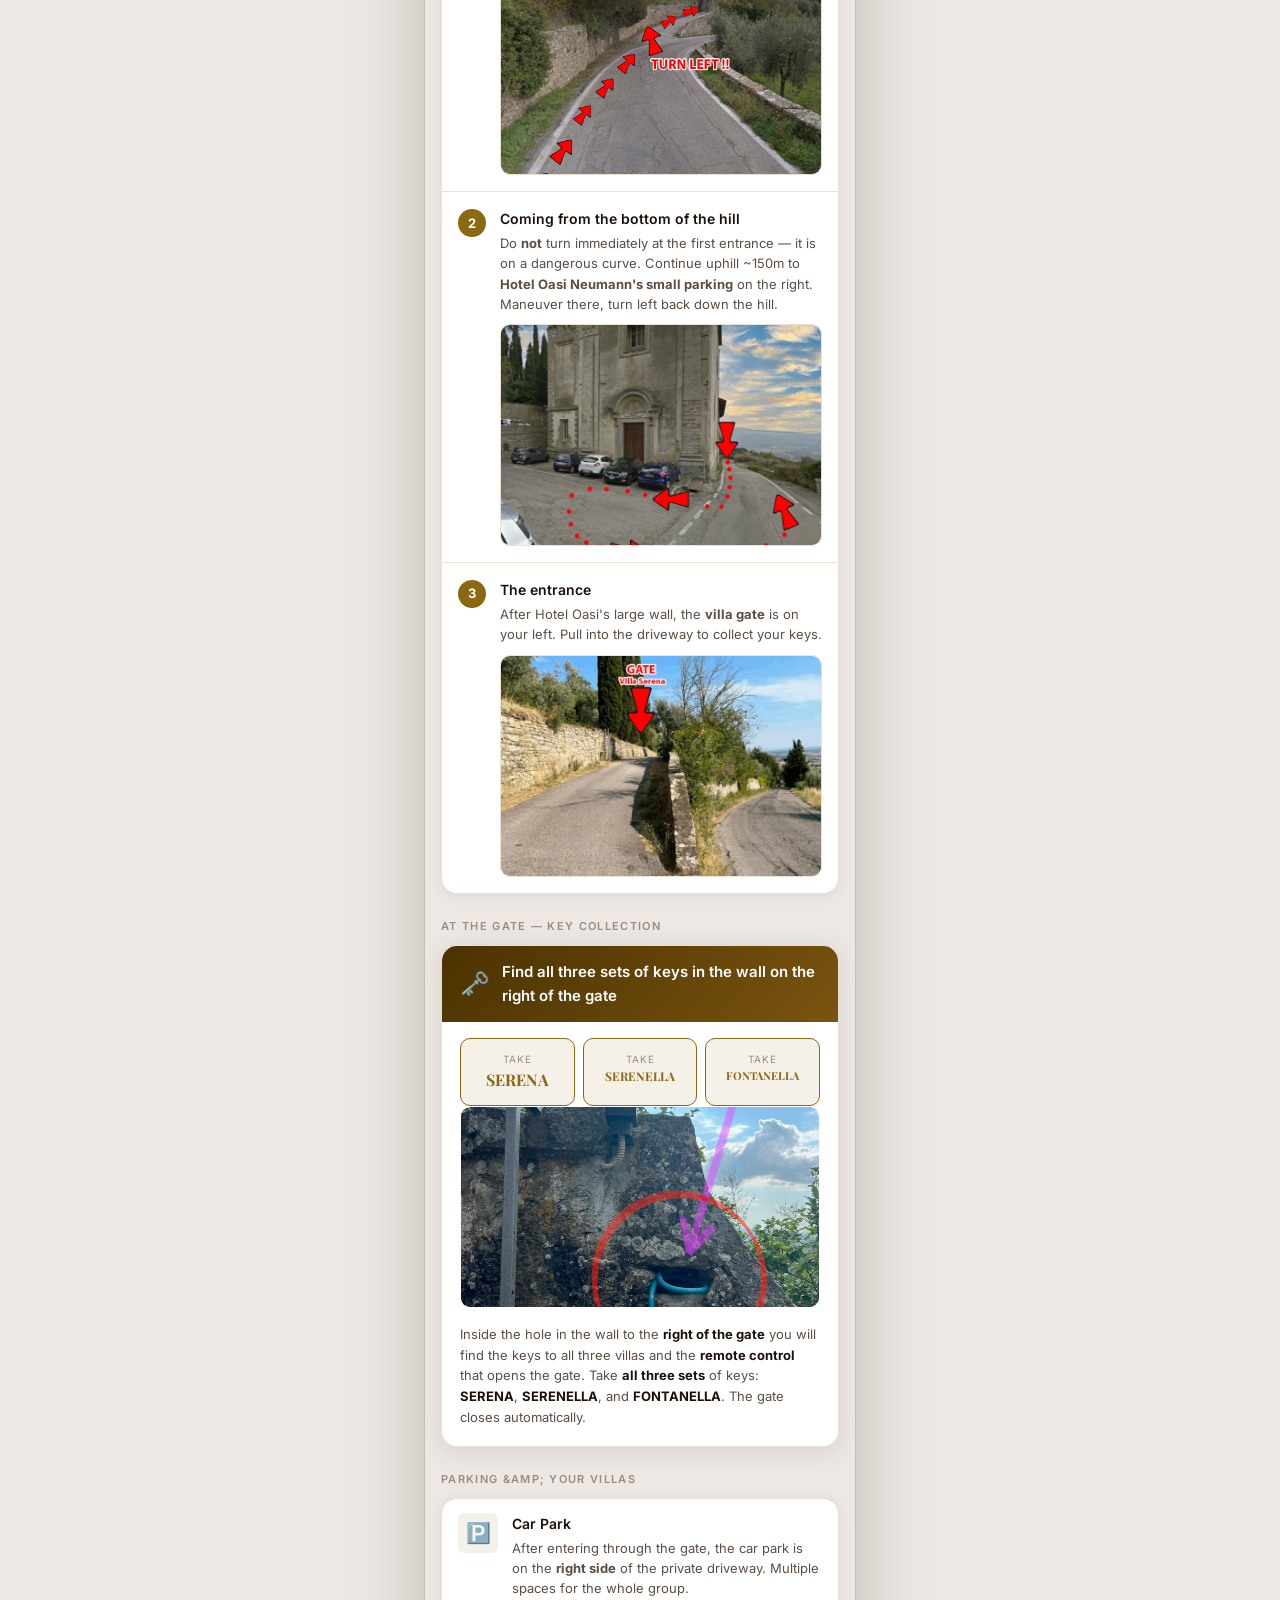
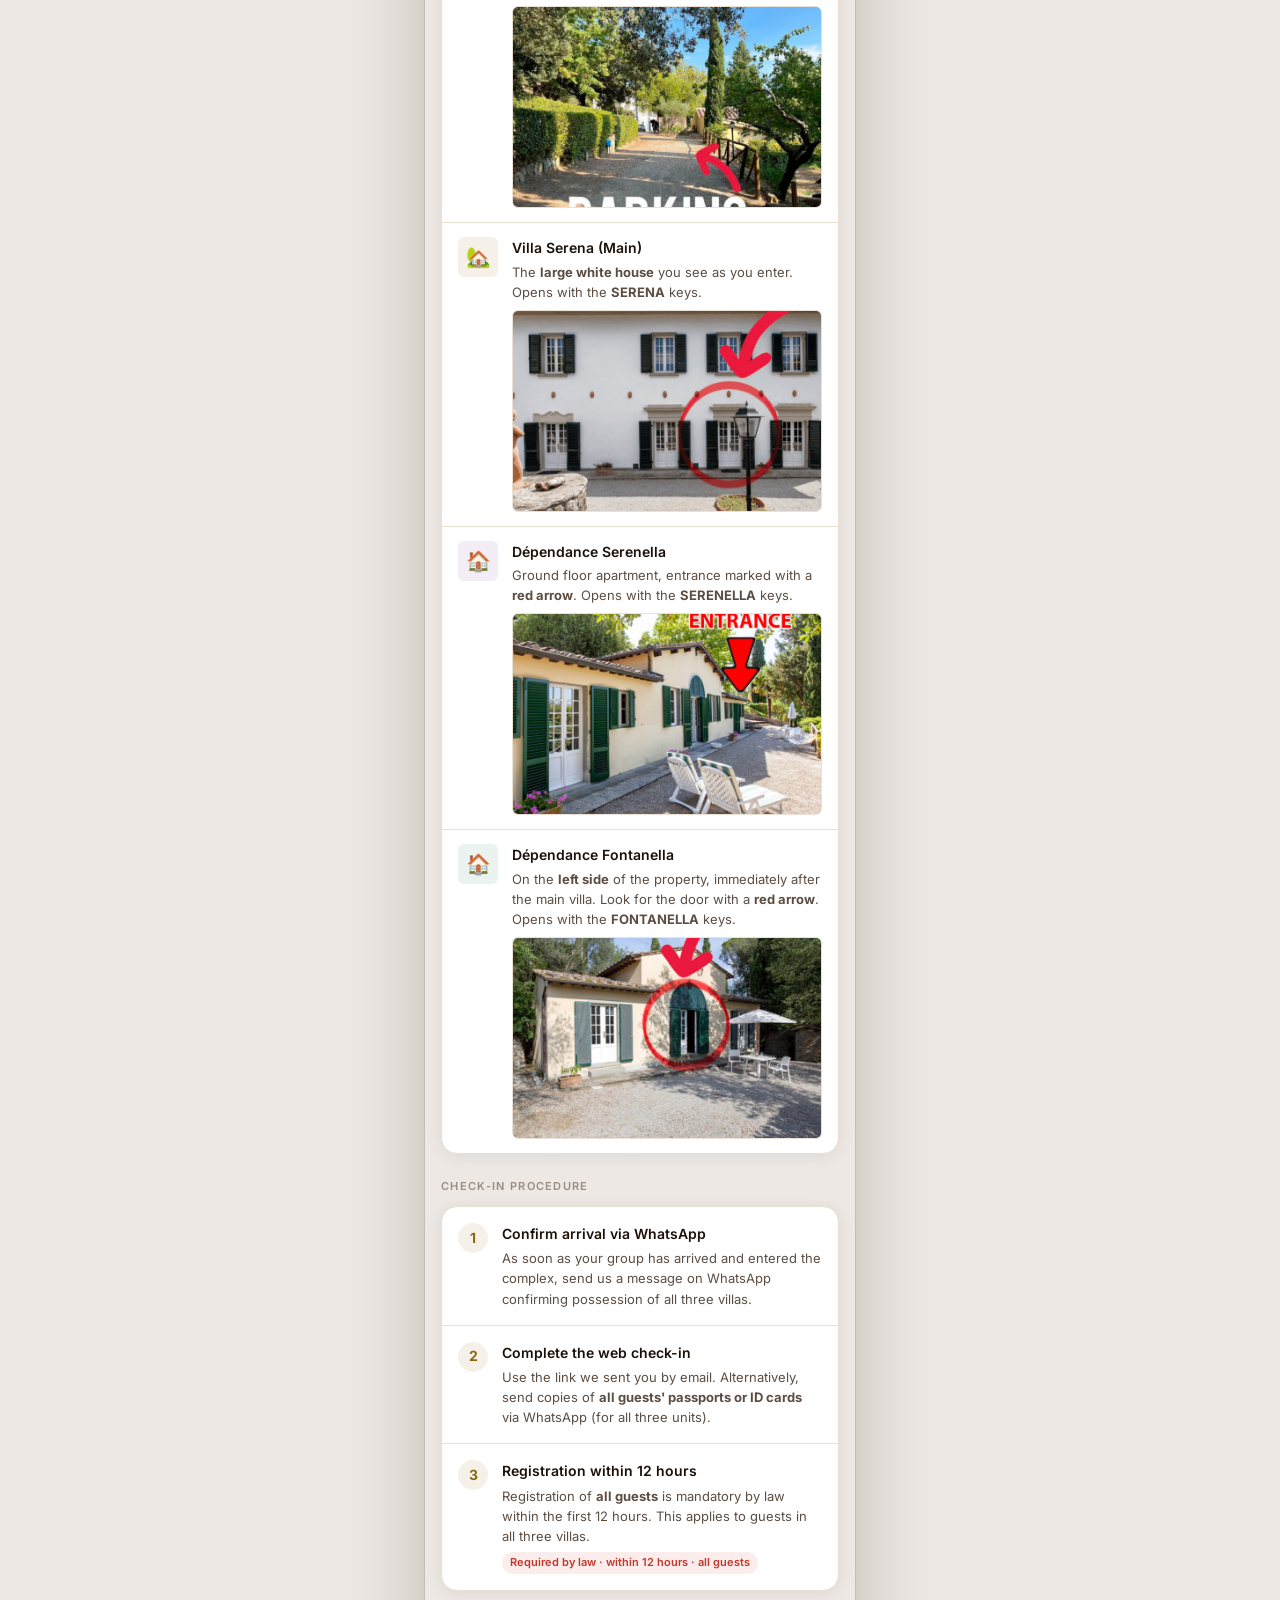
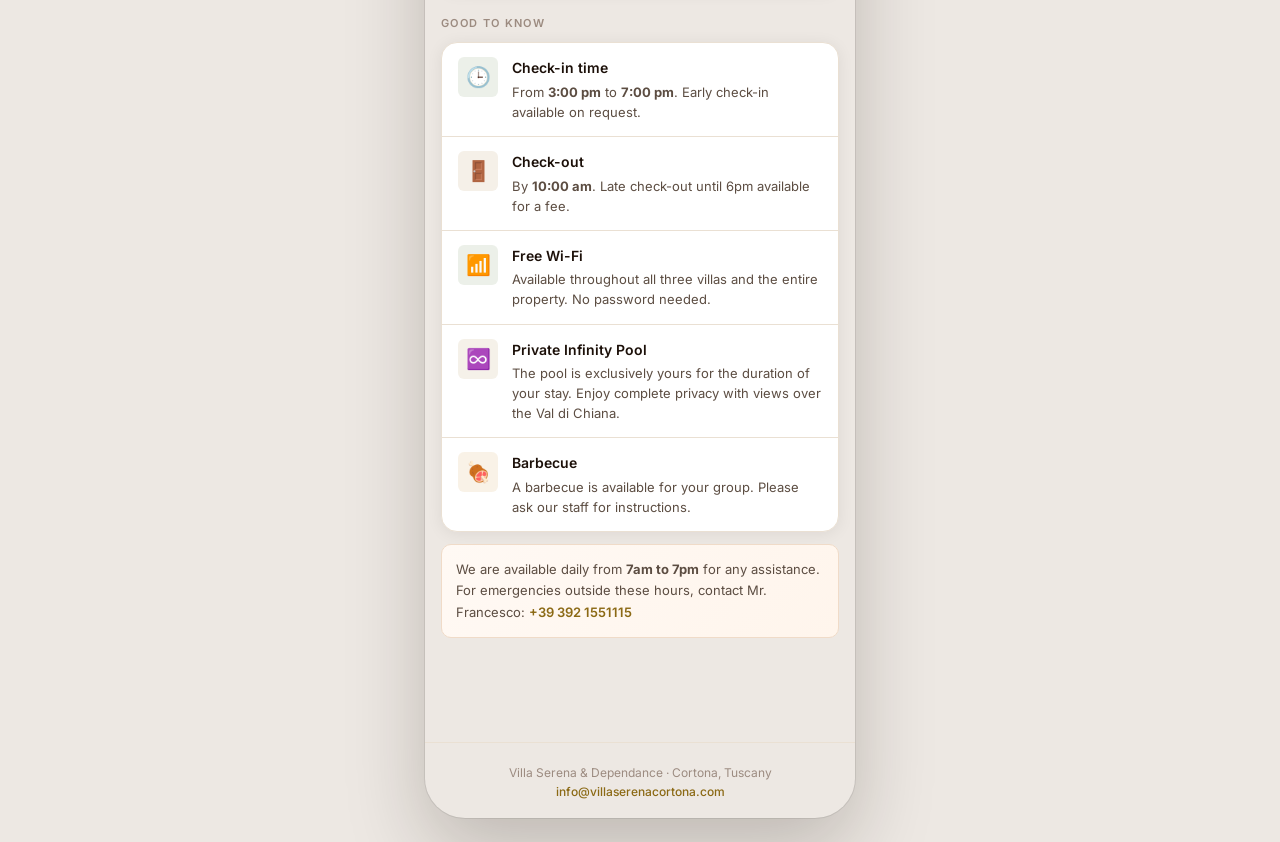
==== commit aa0ee95d: "Bump cache version, remove redundant back link from property footers Co-Authored-By: Claude Sonnet 4" ====
--- a/exclusive/index.html
+++ b/exclusive/index.html
@@ -8,7 +8,13 @@
   <meta name="theme-color" content="#7A5410">
   <link rel="icon" type="image/png" href="../IMMAGINI/VS-FAVICON.PNG">
   <title>Villa Serena Exclusive — Arrival Guide</title>
-  <link rel="stylesheet" href="../property.css?v=20260403">
+  <meta property="og:type" content="website">
+  <meta property="og:site_name" content="Villa Serena Cortona">
+  <meta property="og:title" content="Villa Serena Exclusive — Arrival Guide">
+  <meta property="og:description" content="Your complete arrival guide for Villa Serena Exclusive, Cortona, Tuscany.">
+  <meta property="og:image" content="https://info.villaserenacortona.com/IMMAGINI/SERENA-ENTRATA.png">
+  <meta property="og:url" content="https://info.villaserenacortona.com/exclusive/">
+  <link rel="stylesheet" href="../property.css?v=20260403b">
   <style>
     .unit-badge {
       display: inline-flex; align-items: center; gap: 5px;
@@ -320,8 +326,7 @@
 
   <footer class="page-footer">
     Villa Serena &amp; Dependance · Cortona, Tuscany<br>
-    <a href="mailto:info@villaserenacortona.com">info@villaserenacortona.com</a><br>
-    <a href="../" data-i18n="footer_back">← Back to Guest Info</a>
+    <a href="mailto:info@villaserenacortona.com">info@villaserenacortona.com</a>
   </footer>
 
 
@@ -352,6 +357,6 @@
     </a>
   </nav>
 </div>
-<script src="../i18n.js?v=20260403"></script>
+<script src="../i18n.js?v=20260403b"></script>
 </body>
 </html>
--- a/property.css
+++ b/property.css
@@ -677,7 +677,7 @@
 .page-footer a { color: var(--prop-accent); font-weight: 500; }
 
 /* ── Desktop guard ────────────────────────────────────────── */
-@media (min-width: 431px) {
+@media (min-width: 600px) {
   body { background: #EDE8E3; display: flex; align-items: flex-start; justify-content: center; min-height: 100dvh; padding: 24px 0; }
   #app { border-radius: 40px; box-shadow: 0 32px 80px rgba(28,16,9,0.22), 0 0 0 1px rgba(0,0,0,0.08); overflow: hidden; }
 }
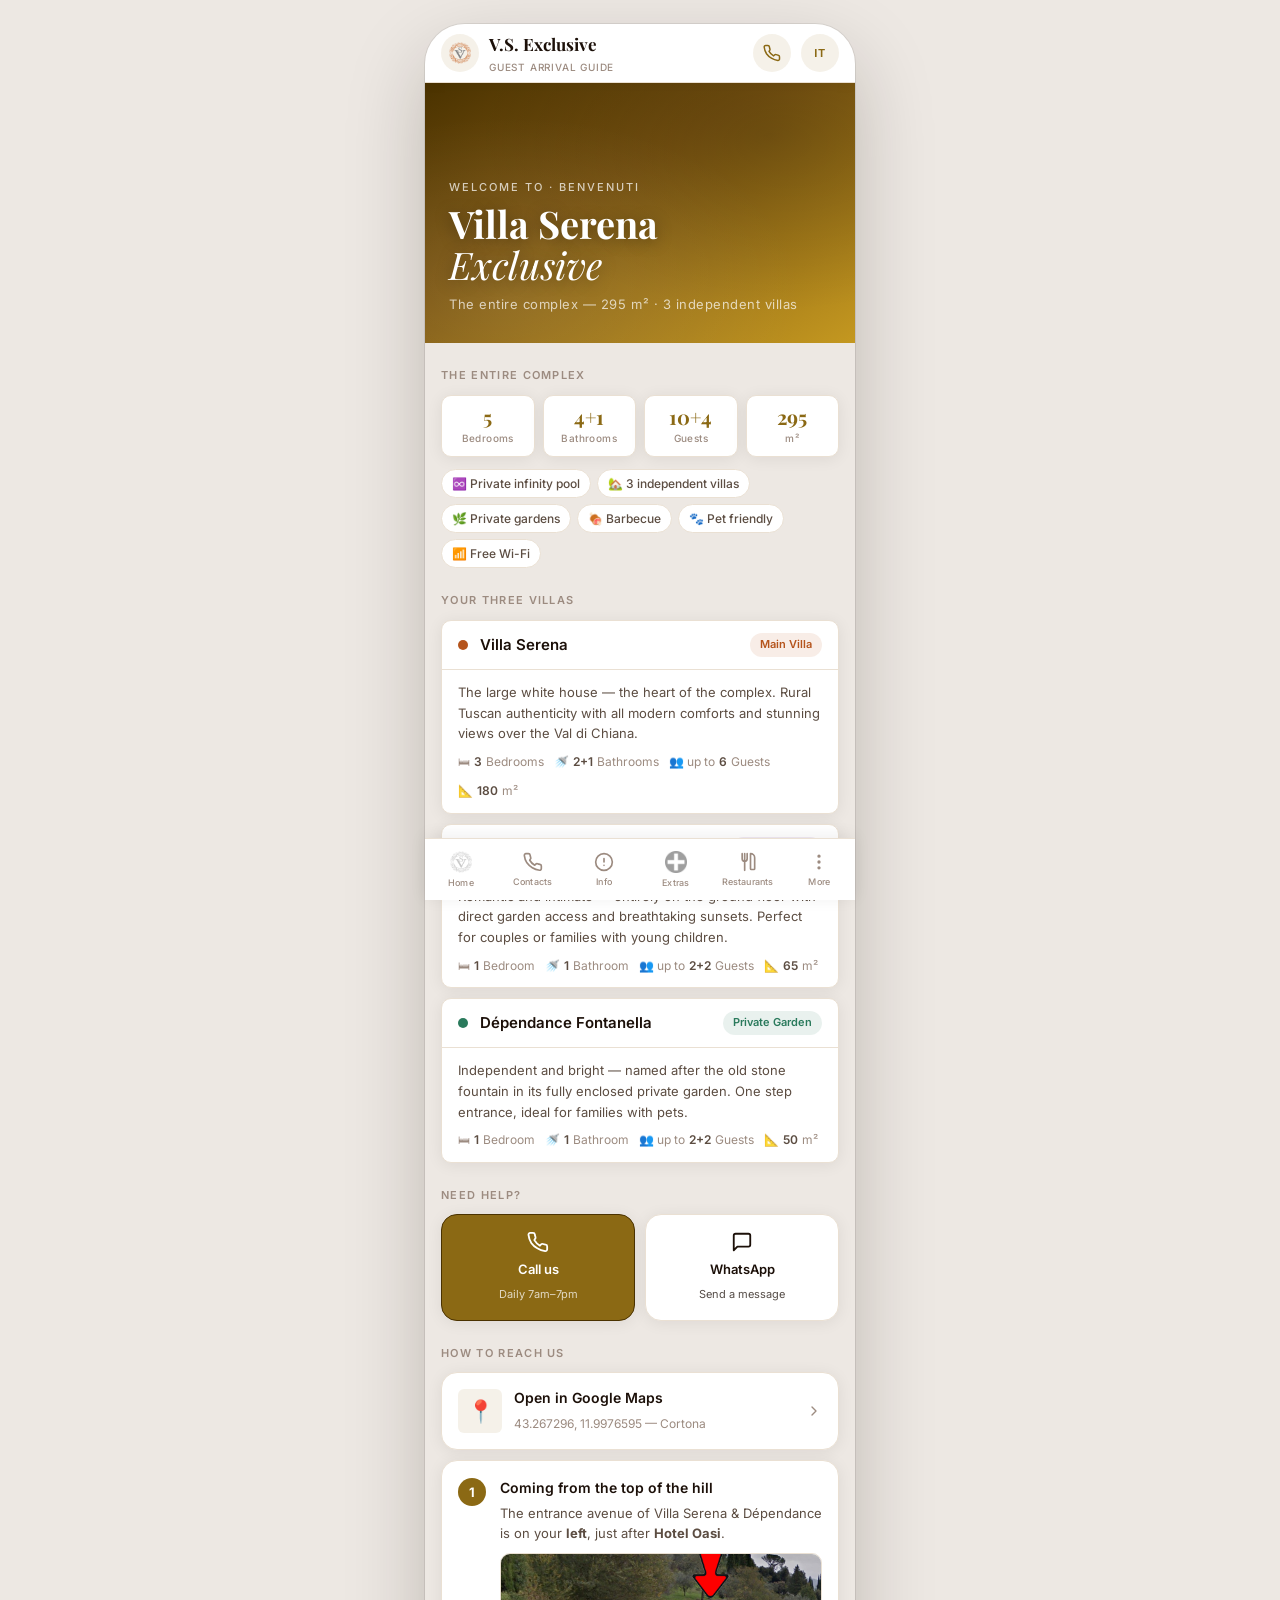
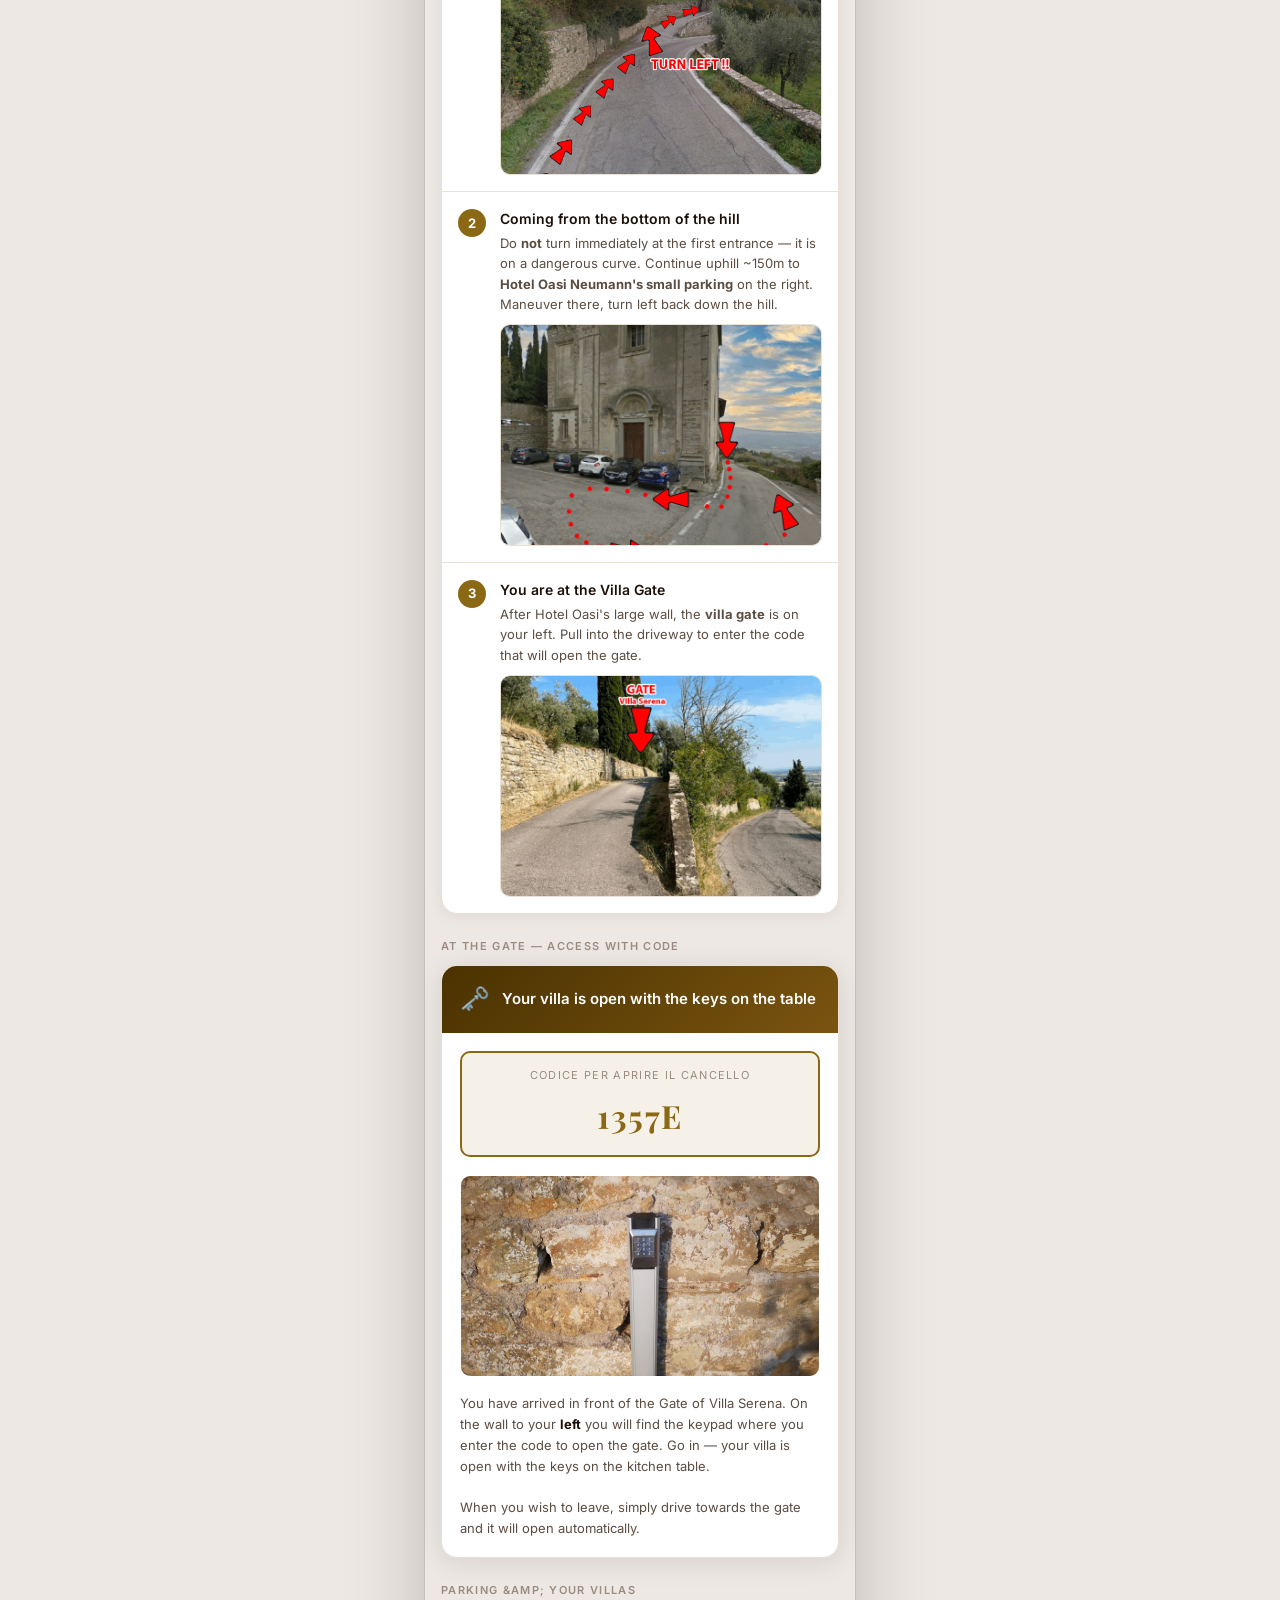
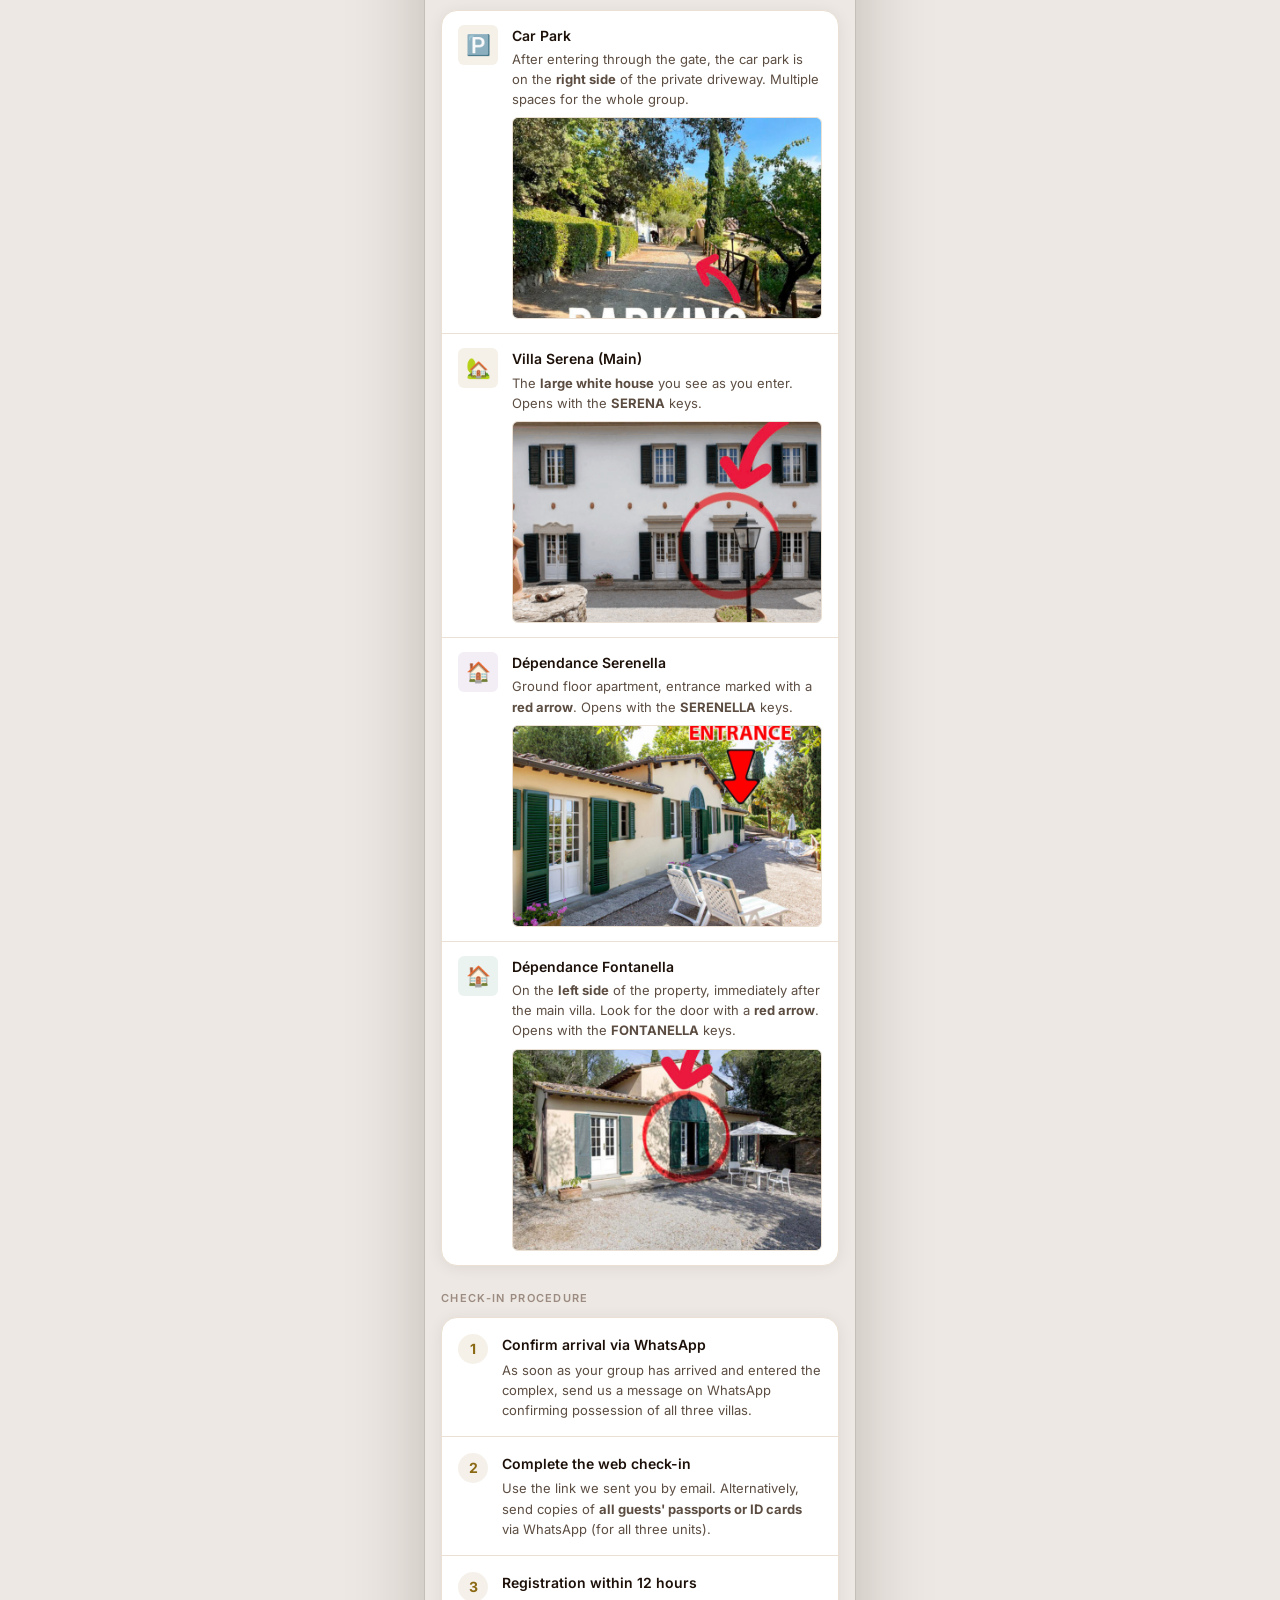
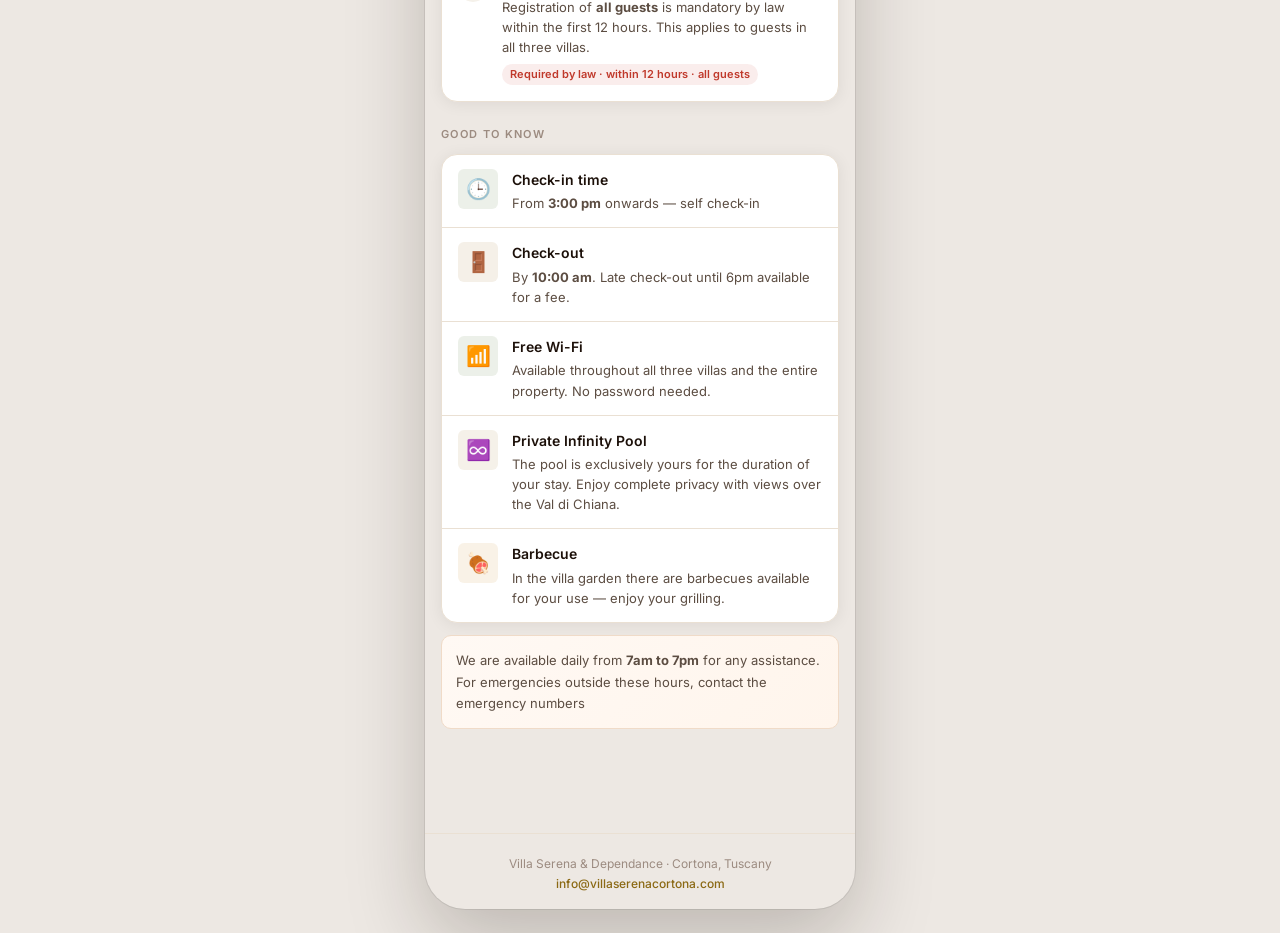
==== commit db208040: "Update check-in flow: gate code access, BBQ sections, pool info, text revisions - Replace key collec" ====
--- a/exclusive/index.html
+++ b/exclusive/index.html
@@ -7,6 +7,9 @@
   <meta name="apple-mobile-web-app-status-bar-style" content="default">
   <meta name="theme-color" content="#7A5410">
   <link rel="icon" type="image/png" href="../IMMAGINI/VS-FAVICON.PNG">
+  <link rel="manifest" href="/manifest.json">
+  <link rel="apple-touch-icon" href="/IMMAGINI/VS-FAVICON.PNG">
+  <meta name="mobile-web-app-capable" content="yes">
   <title>Villa Serena Exclusive — Arrival Guide</title>
   <meta property="og:type" content="website">
   <meta property="og:site_name" content="Villa Serena Cortona">
@@ -199,21 +202,11 @@
         <span class="icon">🗝️</span>
         <strong data-i18n="key_find_excl">Find all three sets of keys in the wall on the right of the gate</strong>
       </div>
-      <div class="key-tag-row" style="margin: 16px 18px 0;">
-        <div class="key-tag">
-          <div class="k-label" data-i18n="key_take">Take</div>
-          <div class="k-value" style="font-size:16px;">SERENA</div>
-        </div>
-        <div class="key-tag">
-          <div class="k-label" data-i18n="key_take">Take</div>
-          <div class="k-value" style="font-size:12px;">SERENELLA</div>
-        </div>
-        <div class="key-tag">
-          <div class="k-label" data-i18n="key_take">Take</div>
-          <div class="k-value" style="font-size:11px;">FONTANELLA</div>
-        </div>
-      </div>
-      <div class="key-img"><img src="../IMMAGINI/step4-chiavi.jpg" alt="Where to find the keys" loading="lazy"></div>
+      <div class="key-name-badge">
+        <div class="key-label" data-i18n="key_label">CODICE PER APRIRE IL CANCELLO</div>
+        <div class="key-value">1357E</div>
+      </div>
+      <div class="key-img" style="margin-top:14px;"><img src="../IMMAGINI/colonna.jpg" alt="Where to find the keys" loading="lazy"></div>
       <div class="key-box-note" style="margin-top:14px;" data-i18n-html="key_note_excl">Inside the hole in the wall to the <b>right of the gate</b> you will find the keys to all three villas and the <b>remote control</b> that opens the gate. Take <b>all three sets</b> of keys: <b>SERENA</b>, <b>SERENELLA</b>, and <b>FONTANELLA</b>. The gate closes automatically.</div>
     </div>
 
